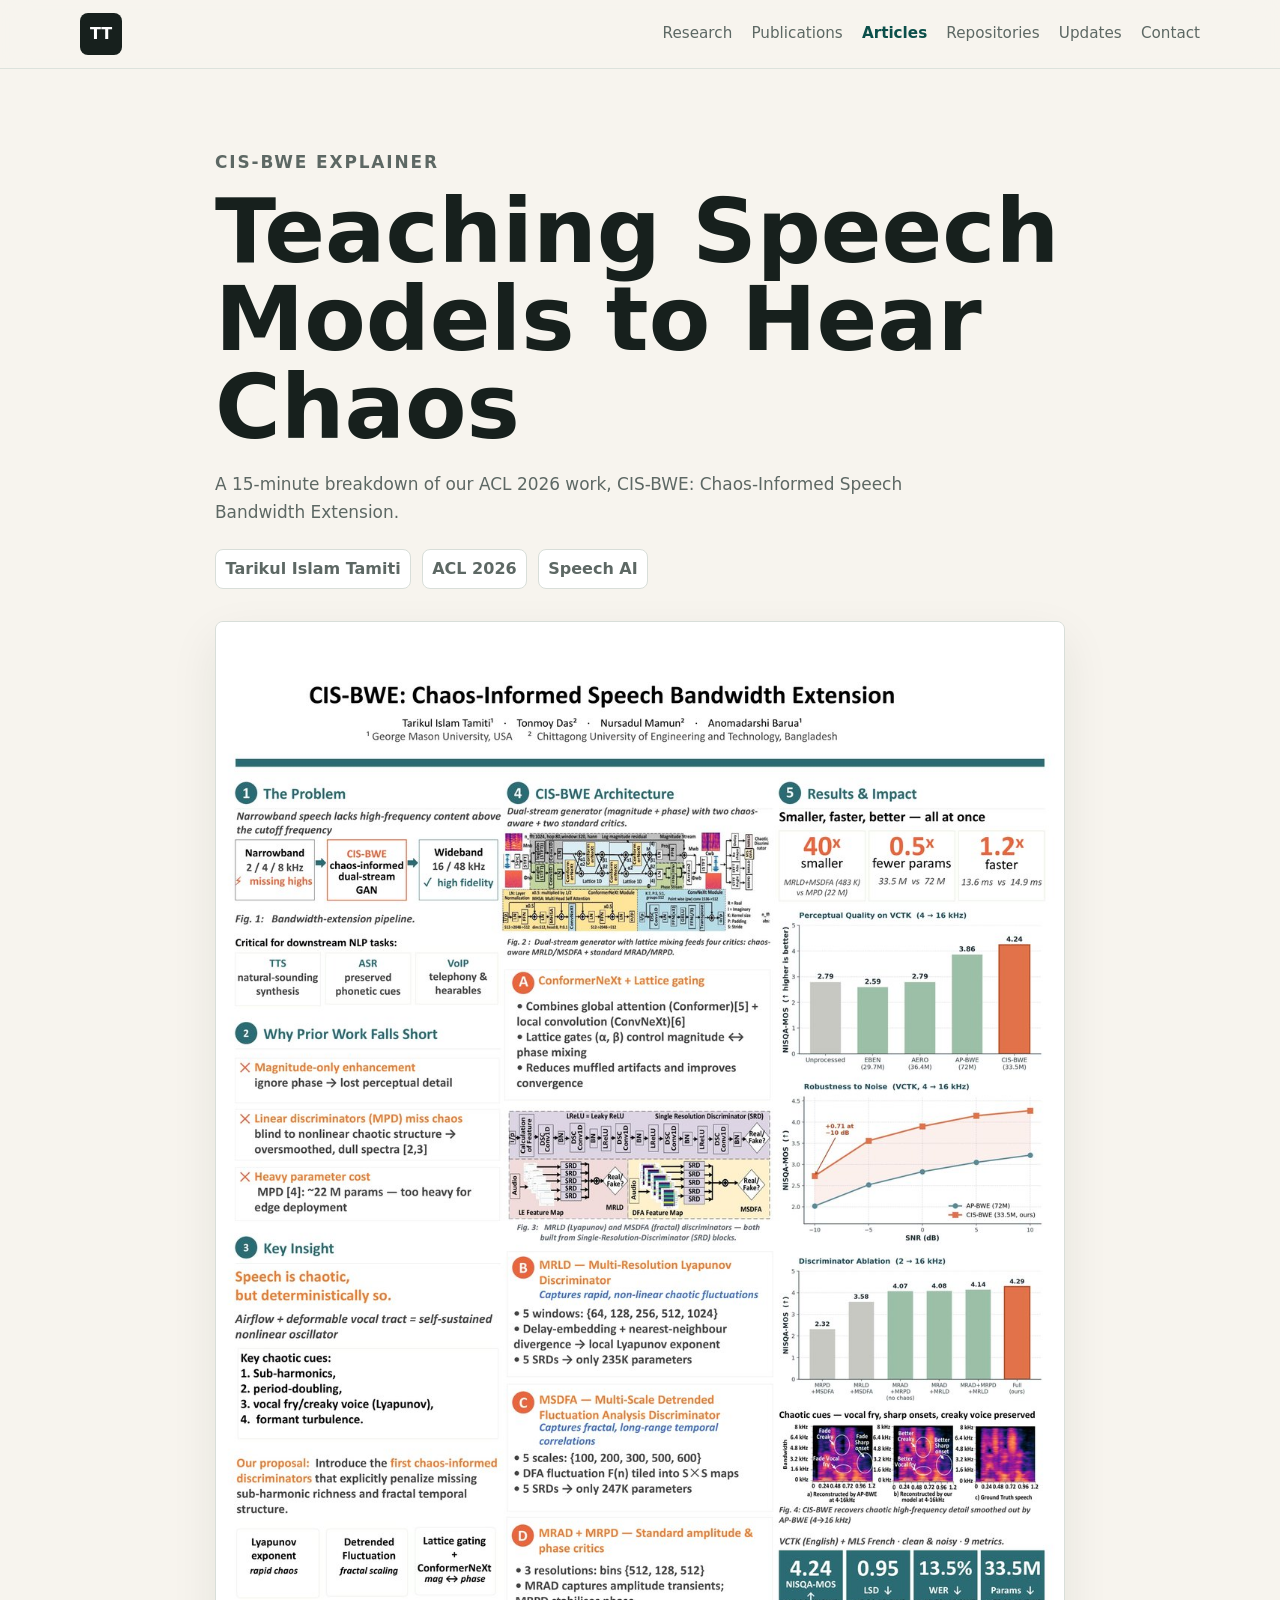
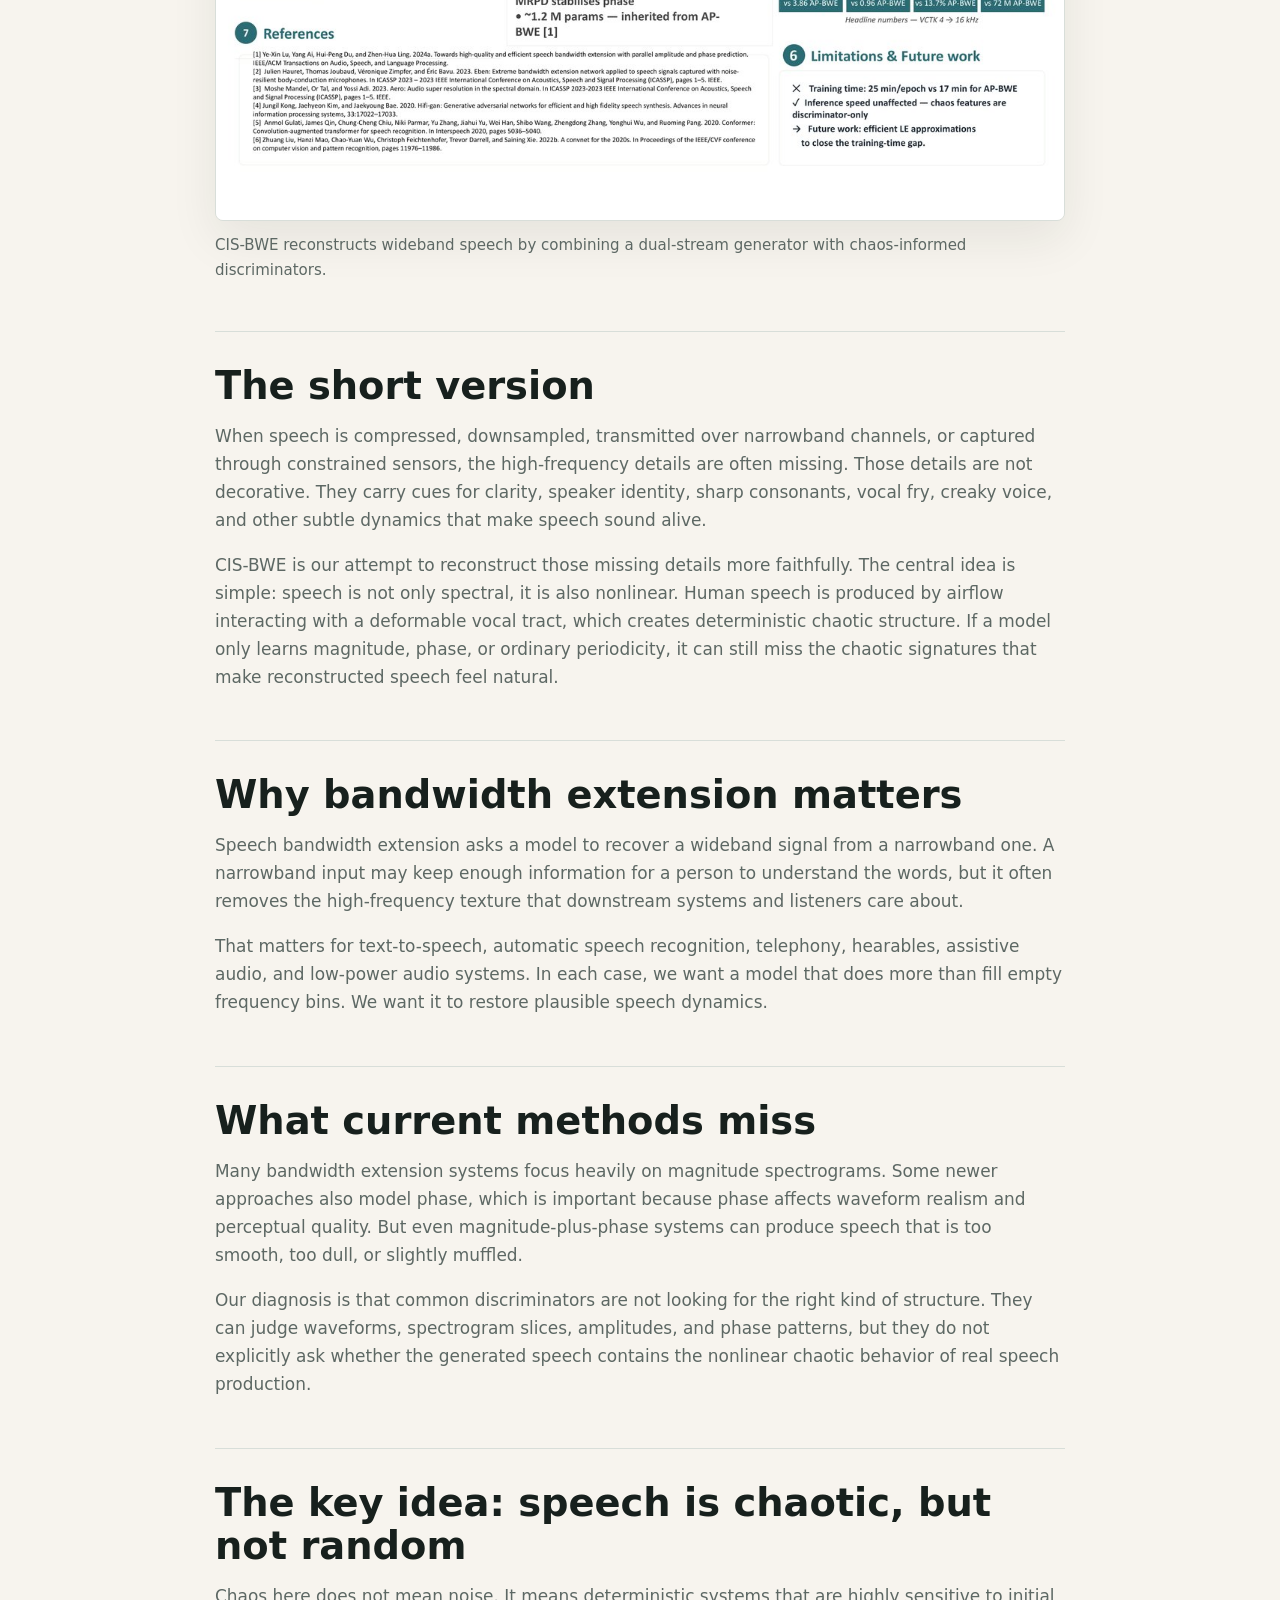
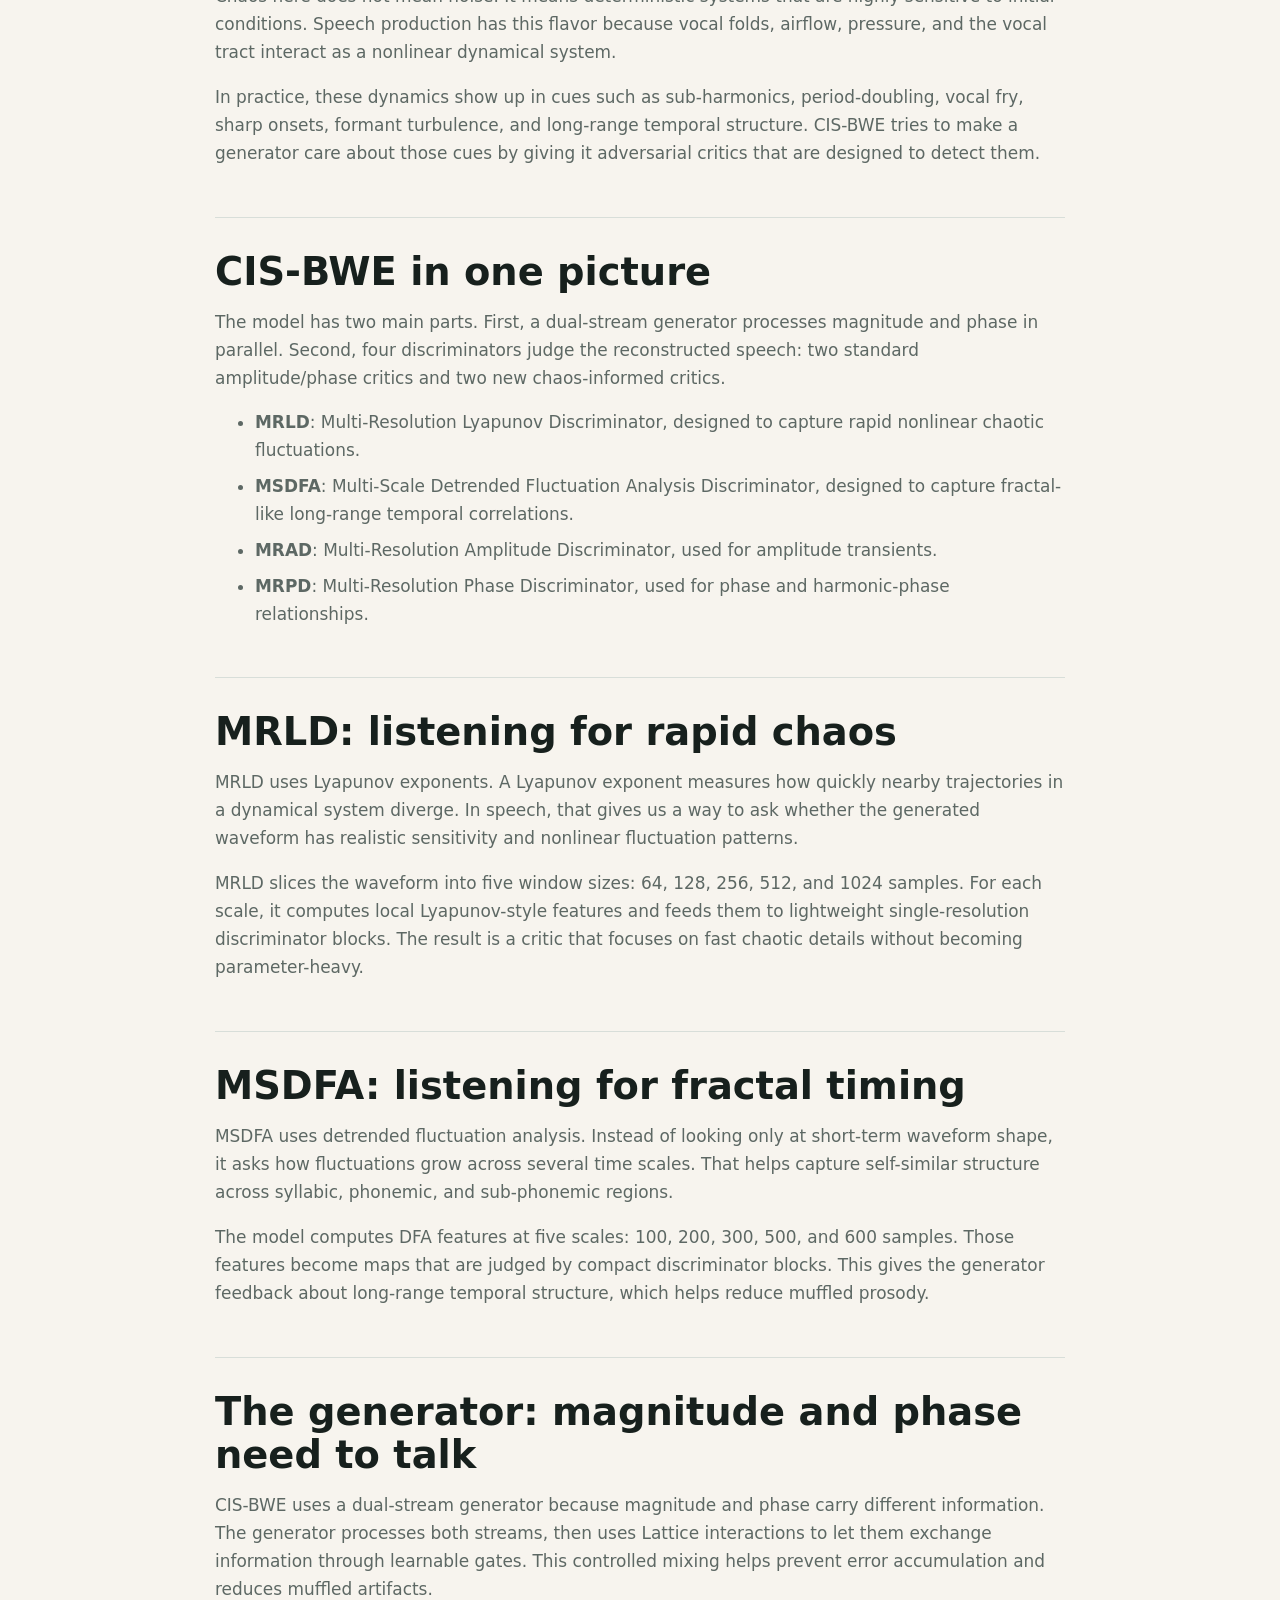
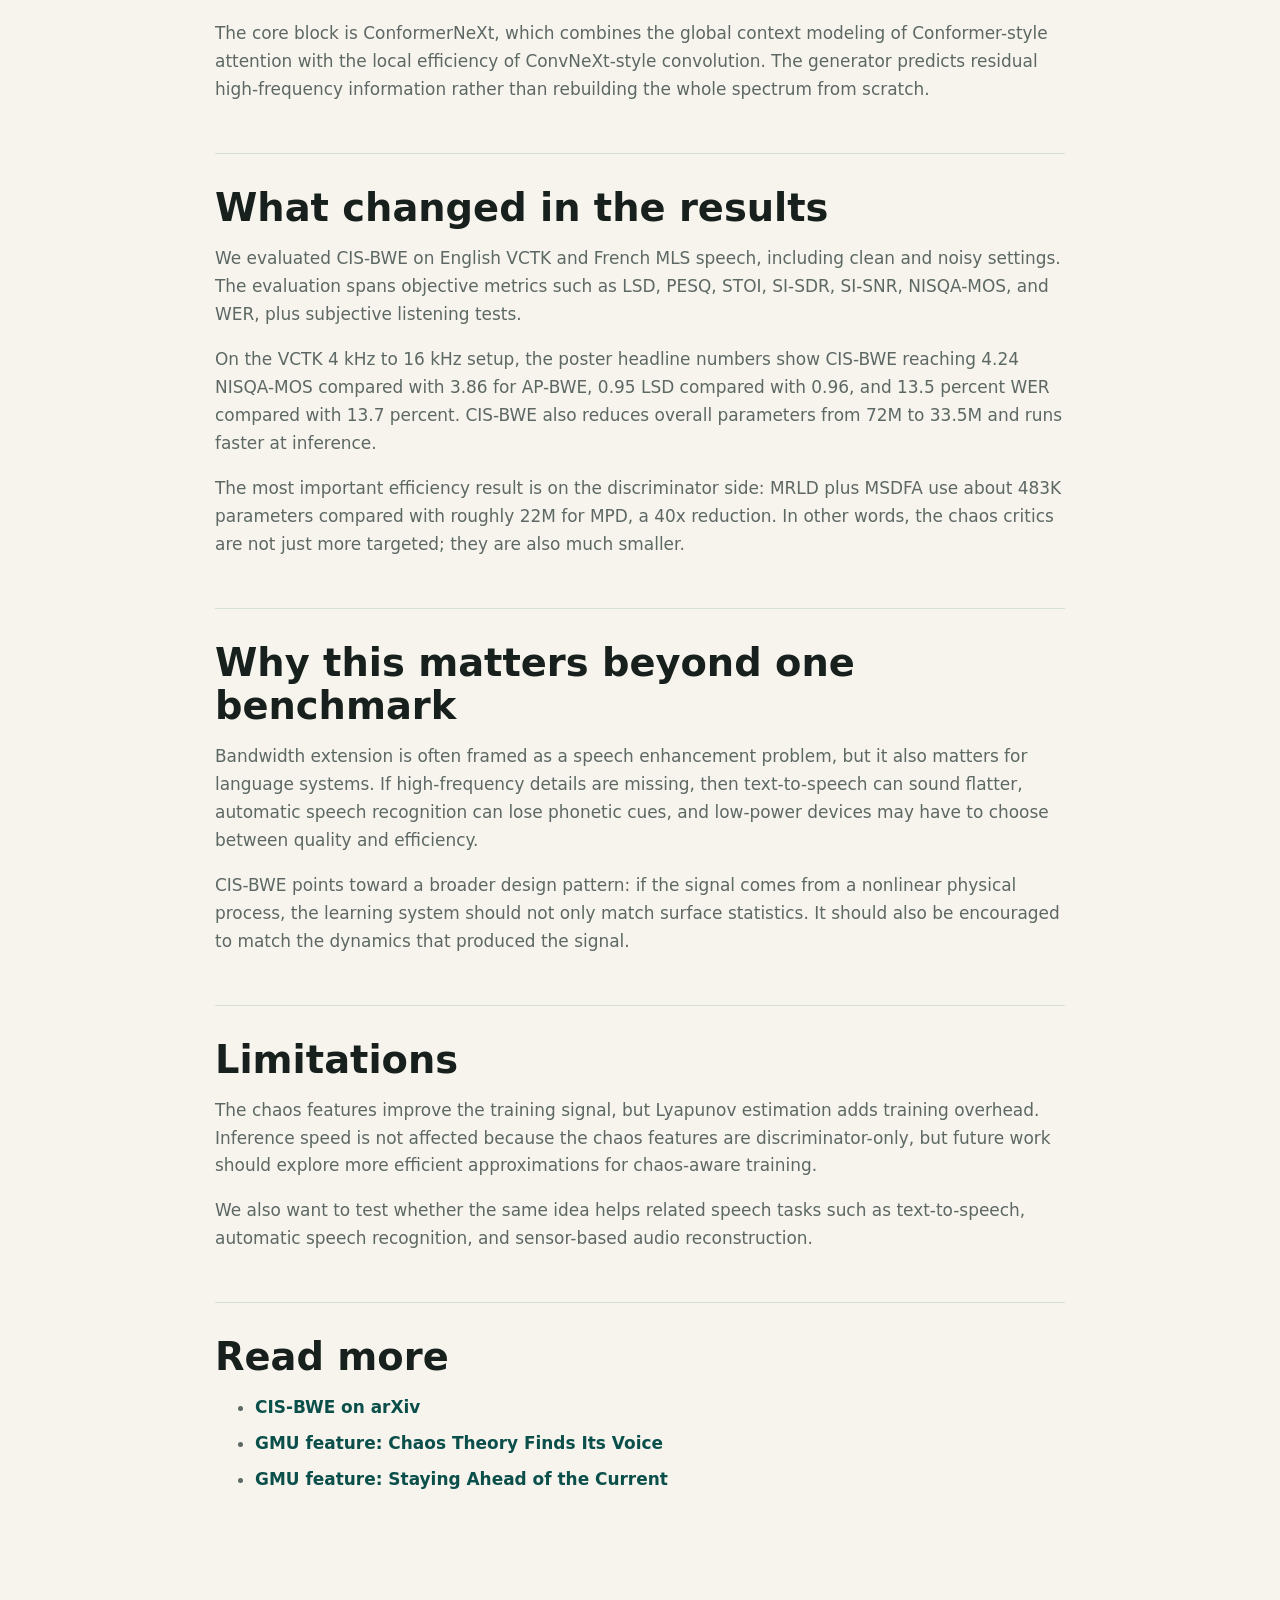
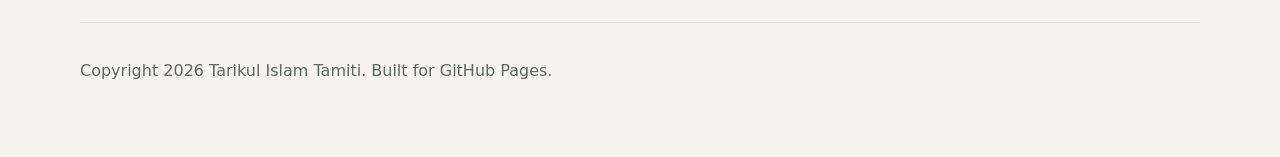
==== cis-bwe-chaos-informed-speech-bandwidth-extension.html @ 3e7b872c "Add CIS-BWE explainer article" ====
<!DOCTYPE html>
<html lang="en">
<head>
  <meta charset="utf-8" />
  <meta name="viewport" content="width=device-width, initial-scale=1" />
  <meta name="description" content="A readable explainer of CIS-BWE, an ACL 2026 paper on chaos-informed speech bandwidth extension." />
  <meta name="author" content="Tarikul Islam Tamiti" />
  <meta property="og:title" content="Teaching Speech Models to Hear Chaos" />
  <meta property="og:description" content="A readable breakdown of CIS-BWE: Chaos-Informed Speech Bandwidth Extension." />
  <meta property="og:type" content="article" />
  <meta property="og:image" content="assets/cis-bwe-poster.jpg" />
  <title>Teaching Speech Models to Hear Chaos - Tarikul Islam Tamiti</title>
  <link rel="icon" href="assets/favicon.svg" type="image/svg+xml" />
  <link rel="stylesheet" href="style.css" />
</head>
<body>
  <a class="skip-link" href="#main">Skip to content</a>

  <header class="site-header">
    <nav class="nav" aria-label="Primary navigation">
      <a class="brand" href="index.html#top" aria-label="Tarikul Islam Tamiti home">TT</a>
      <div class="nav-links">
        <a href="index.html#research">Research</a>
        <a href="index.html#publications">Publications</a>
        <a href="articles.html" aria-current="page">Articles</a>
        <a href="repositories.html">Repositories</a>
        <a href="updates.html">Updates</a>
        <a href="index.html#contact">Contact</a>
      </div>
    </nav>
  </header>

  <main id="main">
    <article class="longform">
      <header class="longform-header">
        <p class="eyebrow">CIS-BWE Explainer</p>
        <h1>Teaching Speech Models to Hear Chaos</h1>
        <p class="hero-text">
          A 15-minute breakdown of our ACL 2026 work, CIS-BWE: Chaos-Informed Speech Bandwidth Extension.
        </p>
        <div class="article-meta">
          <span>Tarikul Islam Tamiti</span>
          <span>ACL 2026</span>
          <span>Speech AI</span>
        </div>
      </header>

      <figure class="article-figure">
        <img src="assets/cis-bwe-poster.jpg" alt="CIS-BWE ACL 2026 poster overview" />
        <figcaption>CIS-BWE reconstructs wideband speech by combining a dual-stream generator with chaos-informed discriminators.</figcaption>
      </figure>

      <section>
        <h2>The short version</h2>
        <p>When speech is compressed, downsampled, transmitted over narrowband channels, or captured through constrained sensors, the high-frequency details are often missing. Those details are not decorative. They carry cues for clarity, speaker identity, sharp consonants, vocal fry, creaky voice, and other subtle dynamics that make speech sound alive.</p>
        <p>CIS-BWE is our attempt to reconstruct those missing details more faithfully. The central idea is simple: speech is not only spectral, it is also nonlinear. Human speech is produced by airflow interacting with a deformable vocal tract, which creates deterministic chaotic structure. If a model only learns magnitude, phase, or ordinary periodicity, it can still miss the chaotic signatures that make reconstructed speech feel natural.</p>
      </section>

      <section>
        <h2>Why bandwidth extension matters</h2>
        <p>Speech bandwidth extension asks a model to recover a wideband signal from a narrowband one. A narrowband input may keep enough information for a person to understand the words, but it often removes the high-frequency texture that downstream systems and listeners care about.</p>
        <p>That matters for text-to-speech, automatic speech recognition, telephony, hearables, assistive audio, and low-power audio systems. In each case, we want a model that does more than fill empty frequency bins. We want it to restore plausible speech dynamics.</p>
      </section>

      <section>
        <h2>What current methods miss</h2>
        <p>Many bandwidth extension systems focus heavily on magnitude spectrograms. Some newer approaches also model phase, which is important because phase affects waveform realism and perceptual quality. But even magnitude-plus-phase systems can produce speech that is too smooth, too dull, or slightly muffled.</p>
        <p>Our diagnosis is that common discriminators are not looking for the right kind of structure. They can judge waveforms, spectrogram slices, amplitudes, and phase patterns, but they do not explicitly ask whether the generated speech contains the nonlinear chaotic behavior of real speech production.</p>
      </section>

      <section>
        <h2>The key idea: speech is chaotic, but not random</h2>
        <p>Chaos here does not mean noise. It means deterministic systems that are highly sensitive to initial conditions. Speech production has this flavor because vocal folds, airflow, pressure, and the vocal tract interact as a nonlinear dynamical system.</p>
        <p>In practice, these dynamics show up in cues such as sub-harmonics, period-doubling, vocal fry, sharp onsets, formant turbulence, and long-range temporal structure. CIS-BWE tries to make a generator care about those cues by giving it adversarial critics that are designed to detect them.</p>
      </section>

      <section>
        <h2>CIS-BWE in one picture</h2>
        <p>The model has two main parts. First, a dual-stream generator processes magnitude and phase in parallel. Second, four discriminators judge the reconstructed speech: two standard amplitude/phase critics and two new chaos-informed critics.</p>
        <ul>
          <li><strong>MRLD</strong>: Multi-Resolution Lyapunov Discriminator, designed to capture rapid nonlinear chaotic fluctuations.</li>
          <li><strong>MSDFA</strong>: Multi-Scale Detrended Fluctuation Analysis Discriminator, designed to capture fractal-like long-range temporal correlations.</li>
          <li><strong>MRAD</strong>: Multi-Resolution Amplitude Discriminator, used for amplitude transients.</li>
          <li><strong>MRPD</strong>: Multi-Resolution Phase Discriminator, used for phase and harmonic-phase relationships.</li>
        </ul>
      </section>

      <section>
        <h2>MRLD: listening for rapid chaos</h2>
        <p>MRLD uses Lyapunov exponents. A Lyapunov exponent measures how quickly nearby trajectories in a dynamical system diverge. In speech, that gives us a way to ask whether the generated waveform has realistic sensitivity and nonlinear fluctuation patterns.</p>
        <p>MRLD slices the waveform into five window sizes: 64, 128, 256, 512, and 1024 samples. For each scale, it computes local Lyapunov-style features and feeds them to lightweight single-resolution discriminator blocks. The result is a critic that focuses on fast chaotic details without becoming parameter-heavy.</p>
      </section>

      <section>
        <h2>MSDFA: listening for fractal timing</h2>
        <p>MSDFA uses detrended fluctuation analysis. Instead of looking only at short-term waveform shape, it asks how fluctuations grow across several time scales. That helps capture self-similar structure across syllabic, phonemic, and sub-phonemic regions.</p>
        <p>The model computes DFA features at five scales: 100, 200, 300, 500, and 600 samples. Those features become maps that are judged by compact discriminator blocks. This gives the generator feedback about long-range temporal structure, which helps reduce muffled prosody.</p>
      </section>

      <section>
        <h2>The generator: magnitude and phase need to talk</h2>
        <p>CIS-BWE uses a dual-stream generator because magnitude and phase carry different information. The generator processes both streams, then uses Lattice interactions to let them exchange information through learnable gates. This controlled mixing helps prevent error accumulation and reduces muffled artifacts.</p>
        <p>The core block is ConformerNeXt, which combines the global context modeling of Conformer-style attention with the local efficiency of ConvNeXt-style convolution. The generator predicts residual high-frequency information rather than rebuilding the whole spectrum from scratch.</p>
      </section>

      <section>
        <h2>What changed in the results</h2>
        <p>We evaluated CIS-BWE on English VCTK and French MLS speech, including clean and noisy settings. The evaluation spans objective metrics such as LSD, PESQ, STOI, SI-SDR, SI-SNR, NISQA-MOS, and WER, plus subjective listening tests.</p>
        <p>On the VCTK 4 kHz to 16 kHz setup, the poster headline numbers show CIS-BWE reaching 4.24 NISQA-MOS compared with 3.86 for AP-BWE, 0.95 LSD compared with 0.96, and 13.5 percent WER compared with 13.7 percent. CIS-BWE also reduces overall parameters from 72M to 33.5M and runs faster at inference.</p>
        <p>The most important efficiency result is on the discriminator side: MRLD plus MSDFA use about 483K parameters compared with roughly 22M for MPD, a 40x reduction. In other words, the chaos critics are not just more targeted; they are also much smaller.</p>
      </section>

      <section>
        <h2>Why this matters beyond one benchmark</h2>
        <p>Bandwidth extension is often framed as a speech enhancement problem, but it also matters for language systems. If high-frequency details are missing, then text-to-speech can sound flatter, automatic speech recognition can lose phonetic cues, and low-power devices may have to choose between quality and efficiency.</p>
        <p>CIS-BWE points toward a broader design pattern: if the signal comes from a nonlinear physical process, the learning system should not only match surface statistics. It should also be encouraged to match the dynamics that produced the signal.</p>
      </section>

      <section>
        <h2>Limitations</h2>
        <p>The chaos features improve the training signal, but Lyapunov estimation adds training overhead. Inference speed is not affected because the chaos features are discriminator-only, but future work should explore more efficient approximations for chaos-aware training.</p>
        <p>We also want to test whether the same idea helps related speech tasks such as text-to-speech, automatic speech recognition, and sensor-based audio reconstruction.</p>
      </section>

      <section>
        <h2>Read more</h2>
        <ul>
          <li><a href="https://arxiv.org/abs/2507.15970">CIS-BWE on arXiv</a></li>
          <li><a href="https://cybersecurity.gmu.edu/news/2026-05/chaos-theory-finds-its-voice">GMU feature: Chaos Theory Finds Its Voice</a></li>
          <li><a href="https://volgenau.gmu.edu/news/2026-03/staying-ahead-current">GMU feature: Staying Ahead of the Current</a></li>
        </ul>
      </section>
    </article>
  </main>

  <footer class="site-footer">
    <p>Copyright <span id="year"></span> Tarikul Islam Tamiti. Built for GitHub Pages.</p>
  </footer>

  <script>
    document.getElementById("year").textContent = new Date().getFullYear();
  </script>
</body>
</html>
---- style.css ----
:root {
  --bg: #f7f4ee;
  --surface: #ffffff;
  --surface-alt: #eef3f2;
  --text: #17201d;
  --muted: #5d6864;
  --accent: #0f766e;
  --accent-dark: #0b4f4a;
  --rule: #d8ded9;
  --gold: #b7791f;
  --shadow: 0 18px 48px rgba(23, 32, 29, 0.08);
}

* {
  box-sizing: border-box;
}

html {
  scroll-behavior: smooth;
}

body {
  margin: 0;
  color: var(--text);
  background: var(--bg);
  font-family: Inter, ui-sans-serif, system-ui, -apple-system, BlinkMacSystemFont, "Segoe UI", sans-serif;
  line-height: 1.65;
}

a {
  color: inherit;
  text-decoration: none;
}

a:hover {
  color: var(--accent);
}

.skip-link {
  position: absolute;
  left: -999px;
  top: 12px;
  z-index: 100;
  padding: 0.65rem 0.9rem;
  border-radius: 8px;
  background: var(--accent);
  color: #ffffff;
  font-weight: 700;
}

.skip-link:focus {
  left: 12px;
}

.site-header {
  position: sticky;
  top: 0;
  z-index: 10;
  border-bottom: 1px solid rgba(216, 222, 217, 0.85);
  background: rgba(247, 244, 238, 0.9);
  backdrop-filter: blur(14px);
}

.nav,
main,
.site-footer {
  width: min(1120px, calc(100% - 32px));
  margin: 0 auto;
}

.nav {
  min-height: 68px;
  display: flex;
  align-items: center;
  justify-content: space-between;
  gap: 1rem;
}

.brand {
  width: 42px;
  height: 42px;
  display: inline-grid;
  place-items: center;
  border-radius: 8px;
  background: var(--text);
  color: #ffffff;
  font-weight: 800;
}

.nav-links {
  display: flex;
  align-items: center;
  gap: 1.2rem;
  color: var(--muted);
  font-size: 0.95rem;
}

.nav-links a[aria-current="page"] {
  color: var(--accent-dark);
  font-weight: 800;
}

.hero {
  min-height: calc(100vh - 68px);
  display: grid;
  grid-template-columns: minmax(0, 1.12fr) minmax(280px, 0.58fr);
  align-items: center;
  gap: 4rem;
  padding: 4.5rem 0 4rem;
}

.page-hero {
  padding: 5rem 0 4.2rem;
  border-bottom: 1px solid var(--rule);
}

.page-hero h1 {
  max-width: 760px;
}

.longform {
  max-width: 850px;
  margin: 0 auto;
  padding: 5rem 0;
}

.longform-header {
  padding-bottom: 2rem;
}

.longform .hero-text {
  max-width: 760px;
}

.article-meta {
  display: flex;
  flex-wrap: wrap;
  gap: 0.65rem;
  margin-top: 1.4rem;
  color: var(--muted);
  font-weight: 700;
}

.article-meta span {
  padding: 0.35rem 0.6rem;
  border: 1px solid var(--rule);
  border-radius: 8px;
  background: var(--surface);
}

.article-figure {
  margin: 0 0 3rem;
}

.article-figure img {
  width: 100%;
  display: block;
  border: 1px solid var(--rule);
  border-radius: 8px;
  background: var(--surface);
  box-shadow: var(--shadow);
}

.article-figure figcaption {
  margin-top: 0.75rem;
  color: var(--muted);
  font-size: 0.94rem;
}

.longform section {
  padding: 2rem 0;
  border-top: 1px solid var(--rule);
}

.longform h2 {
  margin-bottom: 1rem;
  font-size: clamp(1.75rem, 3vw, 2.4rem);
}

.longform p,
.longform li {
  color: var(--muted);
  font-size: 1.06rem;
}

.longform a {
  color: var(--accent-dark);
  font-weight: 800;
}

.longform li + li {
  margin-top: 0.5rem;
}

.eyebrow {
  margin: 0 0 0.7rem;
  color: var(--accent-dark);
  text-transform: uppercase;
  letter-spacing: 0.11em;
  font-size: 0.78rem;
  font-weight: 800;
}

h1,
h2,
h3,
p {
  margin-top: 0;
}

h1 {
  margin-bottom: 1.2rem;
  font-size: clamp(3rem, 7vw, 5.9rem);
  line-height: 0.98;
  letter-spacing: 0;
}

h2 {
  margin-bottom: 0;
  font-size: clamp(1.85rem, 3.4vw, 2.8rem);
  line-height: 1.12;
  letter-spacing: 0;
}

h3 {
  margin-bottom: 0.35rem;
  font-size: 1.1rem;
  line-height: 1.35;
  letter-spacing: 0;
}

.hero-text {
  max-width: 760px;
  color: var(--muted);
  font-size: clamp(1.1rem, 1.8vw, 1.32rem);
}

.hero-actions,
.contact-bar {
  display: flex;
  flex-wrap: wrap;
  gap: 0.75rem;
  margin-top: 1.6rem;
}

.button,
.contact-bar a {
  min-height: 44px;
  display: inline-flex;
  align-items: center;
  justify-content: center;
  border: 1px solid var(--accent);
  border-radius: 8px;
  padding: 0.7rem 0.95rem;
  background: var(--accent);
  color: #ffffff;
  font-weight: 800;
}

.button.secondary,
.contact-bar a {
  background: transparent;
  color: var(--accent-dark);
}

.button:hover,
.contact-bar a:hover {
  transform: translateY(-1px);
  transition: transform 160ms ease;
}

.profile-panel {
  display: grid;
  gap: 1.1rem;
  padding: 1rem;
  border: 1px solid var(--rule);
  border-radius: 8px;
  background: var(--surface);
  box-shadow: var(--shadow);
}

.profile-panel img {
  width: 100%;
  aspect-ratio: 1 / 1;
  object-fit: cover;
  border-radius: 8px;
  background: var(--surface-alt);
}

.profile-panel h2 {
  font-size: 1.25rem;
}

.profile-panel p,
.prose p,
.interest-grid p,
.timeline-item p,
.education-grid p,
.skill-groups p,
.muted {
  color: var(--muted);
}

.section {
  padding: 4.6rem 0;
  border-top: 1px solid var(--rule);
}

.section-heading {
  display: grid;
  grid-template-columns: 0.52fr 1fr;
  gap: 2rem;
  align-items: end;
  margin-bottom: 1.8rem;
}

.prose {
  max-width: 820px;
  font-size: 1.06rem;
}

.section-intro {
  max-width: 820px;
  margin: -0.6rem 0 1.6rem;
  color: var(--muted);
}

.section-intro a {
  color: var(--accent-dark);
  font-weight: 800;
}

.interest-grid,
.education-grid {
  display: grid;
  grid-template-columns: repeat(3, minmax(0, 1fr));
  gap: 1rem;
}

.education-grid {
  grid-template-columns: repeat(2, minmax(0, 1fr));
}

.interest-grid article,
.education-grid article,
.publication,
.article-card,
.timeline-item,
.skill-groups,
.award-list {
  border: 1px solid var(--rule);
  border-radius: 8px;
  background: var(--surface);
  box-shadow: var(--shadow);
}

.interest-grid article,
.education-grid article,
.publication,
.article-card,
.timeline-item,
.skill-groups {
  padding: 1.2rem;
}

.publication-list,
.article-list,
.feed-list,
.timeline {
  display: grid;
  gap: 0.85rem;
}

.article-list {
  grid-template-columns: repeat(2, minmax(0, 1fr));
}

.article-list.compact {
  grid-template-columns: 1fr;
}

.article-card {
  display: grid;
  align-content: start;
  gap: 0.45rem;
}

.feature-card {
  border-color: rgba(15, 118, 110, 0.35);
  background: linear-gradient(180deg, #ffffff, #eef7f5);
}

.repo-toolbar {
  margin: -0.6rem 0 1.3rem;
  color: var(--muted);
}

.repo-toolbar p {
  margin-bottom: 0;
}

.repo-grid {
  display: grid;
  grid-template-columns: repeat(2, minmax(0, 1fr));
  gap: 1rem;
}

.repo-card,
.update-card,
.status-card {
  display: grid;
  align-content: start;
  gap: 0.8rem;
  padding: 1.2rem;
  border: 1px solid var(--rule);
  border-radius: 8px;
  background: var(--surface);
  box-shadow: var(--shadow);
}

.repo-meta,
.repo-links {
  display: flex;
  flex-wrap: wrap;
  gap: 0.55rem;
}

.repo-meta span {
  display: inline-flex;
  align-items: center;
  min-height: 30px;
  padding: 0.3rem 0.55rem;
  border: 1px solid var(--rule);
  border-radius: 8px;
  background: var(--surface-alt);
  color: var(--muted);
  font-size: 0.88rem;
  font-weight: 700;
}

.publication {
  display: grid;
  grid-template-columns: 160px minmax(0, 1fr) auto;
  gap: 1rem;
  align-items: start;
}

.publication span,
.article-card span,
.update-card span,
.timeline-date {
  color: var(--gold);
  font-size: 0.88rem;
  font-weight: 800;
}

.publication p,
.article-card p,
.repo-card p,
.update-card p,
.status-card p {
  margin-bottom: 0;
  color: var(--muted);
}

.publication a,
.article-card a,
.repo-card a,
.update-card a,
.status-card a {
  color: var(--accent-dark);
  font-weight: 800;
}

.publication a {
  white-space: nowrap;
}

.timeline-item {
  display: grid;
  grid-template-columns: 150px 1fr;
  gap: 1rem;
}

.skill-groups {
  display: grid;
  gap: 0.35rem;
}

.skill-groups p {
  margin-bottom: 0;
}

.award-list {
  margin: 0;
  padding: 1.2rem 1.2rem 1.2rem 2.35rem;
  color: var(--muted);
}

.award-list li + li {
  margin-top: 0.55rem;
}

.contact-bar {
  margin-top: 0;
}

.site-footer {
  padding: 2.2rem 0 3.5rem;
  border-top: 1px solid var(--rule);
  color: var(--muted);
}

@media (max-width: 900px) {
  .nav {
    min-height: auto;
    align-items: flex-start;
    flex-direction: column;
    padding: 0.9rem 0;
  }

  .nav-links {
    width: 100%;
    overflow-x: auto;
    padding-bottom: 0.25rem;
  }

  .hero,
  .section-heading,
  .interest-grid,
  .education-grid,
  .article-list,
  .repo-grid,
  .timeline-item,
  .publication {
    grid-template-columns: 1fr;
  }

  .hero {
    min-height: auto;
    gap: 2rem;
    padding-top: 3rem;
  }

  .profile-panel {
    max-width: 420px;
  }

  .publication a {
    white-space: normal;
  }
}

@media (max-width: 560px) {
  .nav-links {
    gap: 0.9rem;
    font-size: 0.88rem;
  }

  .section {
    padding: 3.4rem 0;
  }

  h1 {
    font-size: 3rem;
  }

  .longform {
    padding: 3.5rem 0;
  }
}

@media (prefers-reduced-motion: reduce) {
  html {
    scroll-behavior: auto;
  }

  .button:hover,
  .contact-bar a:hover {
    transform: none;
  }
}
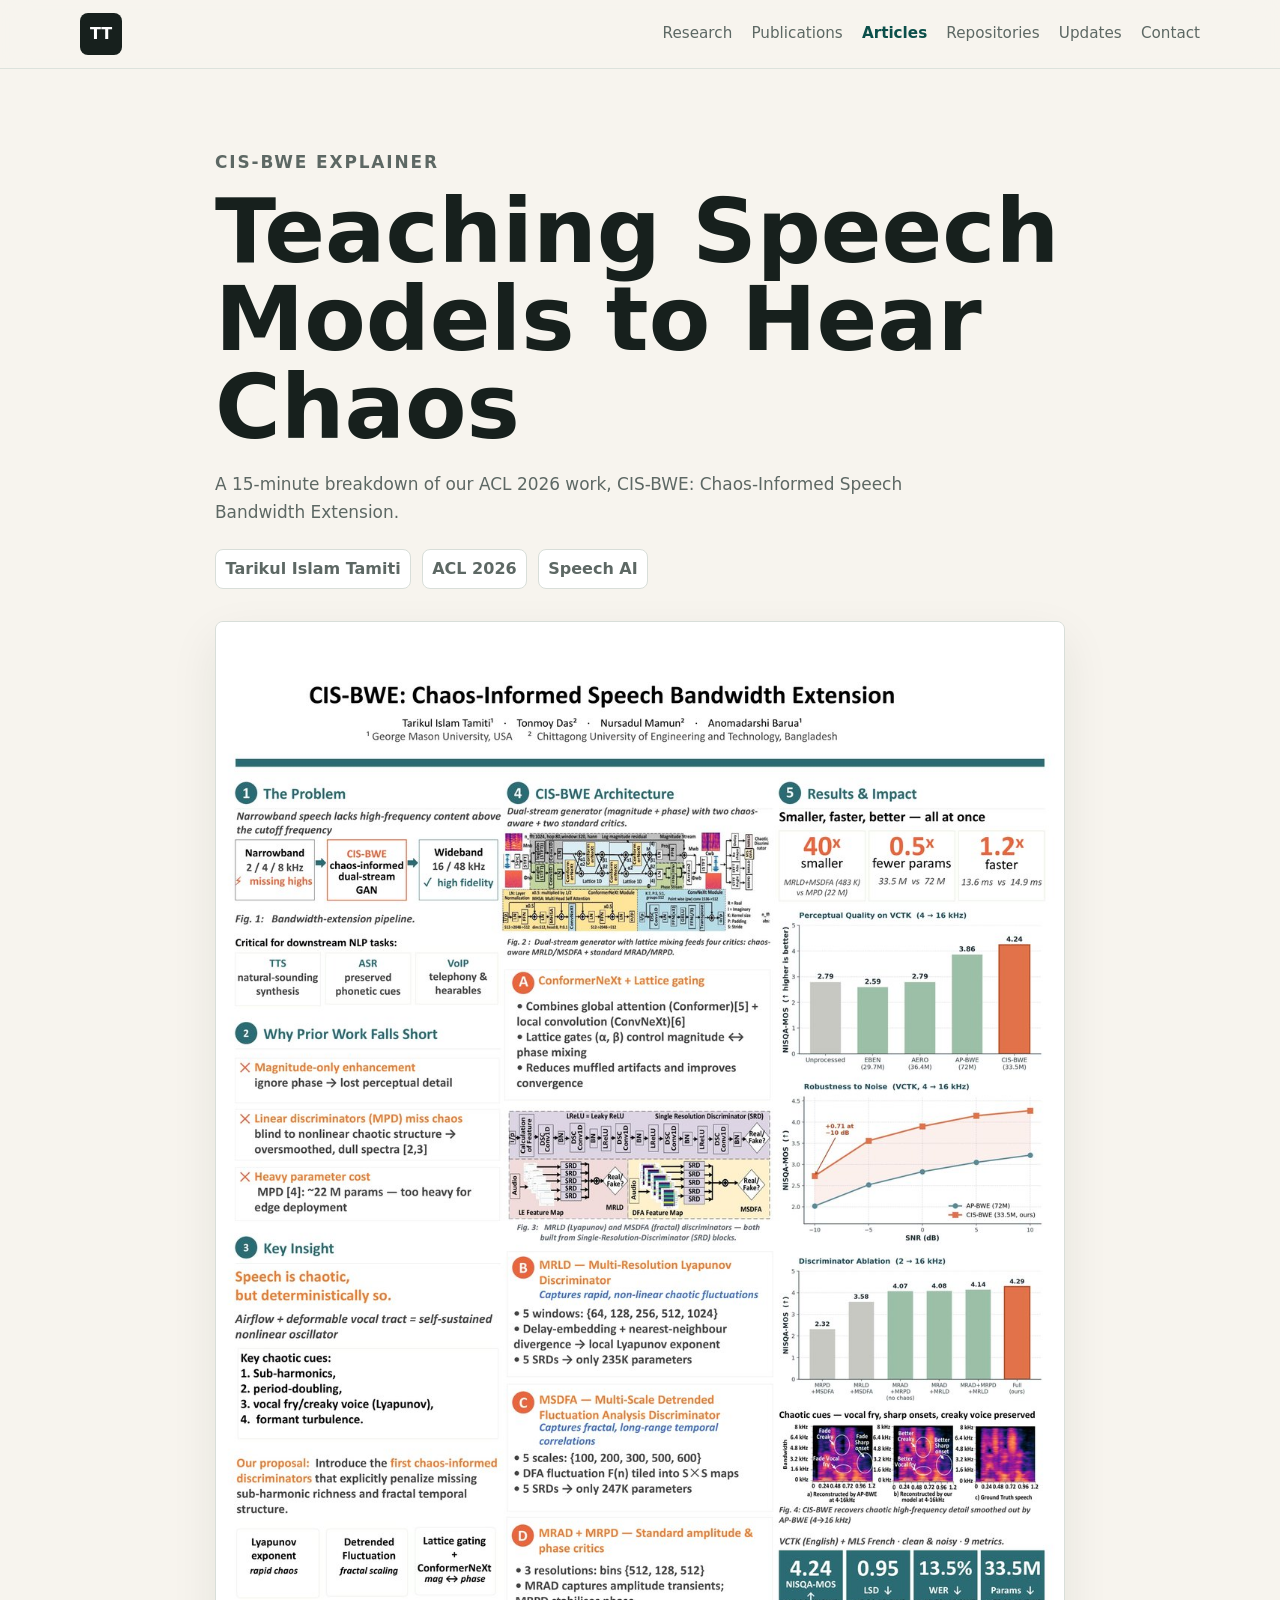
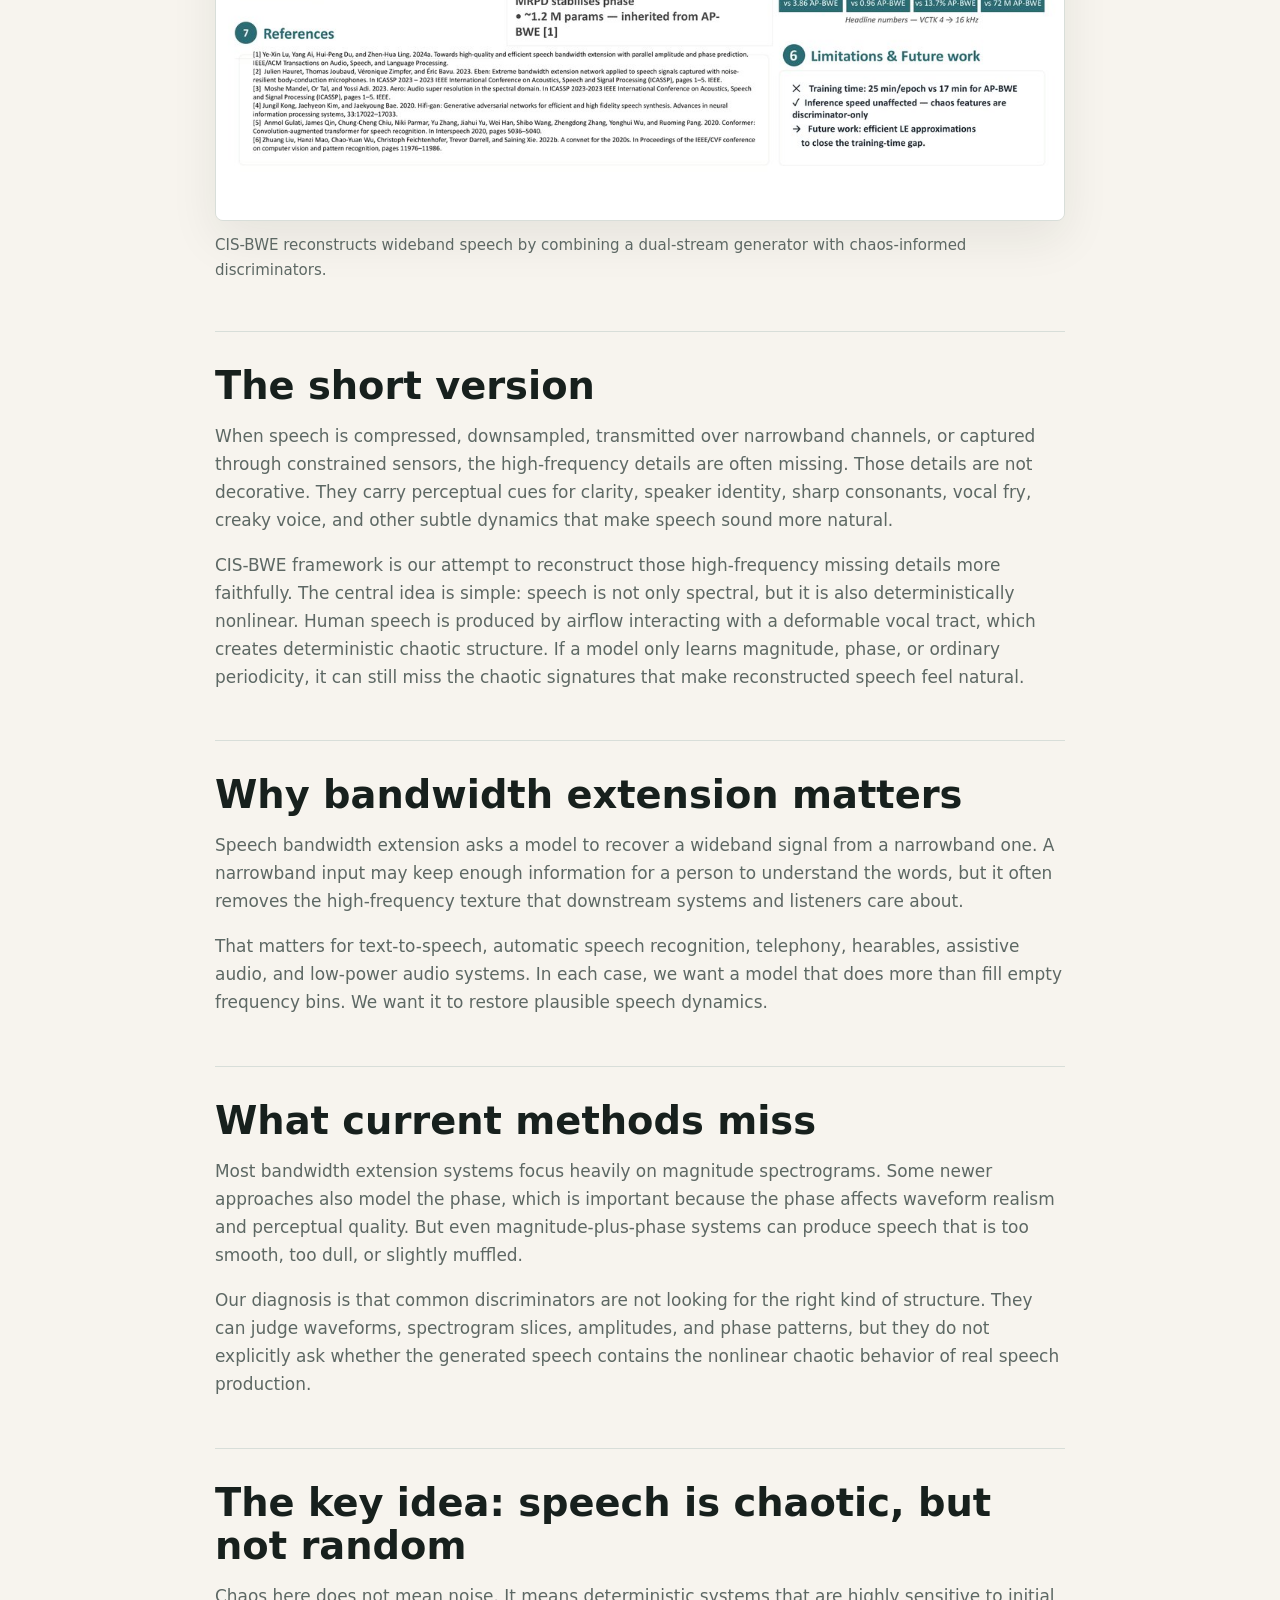
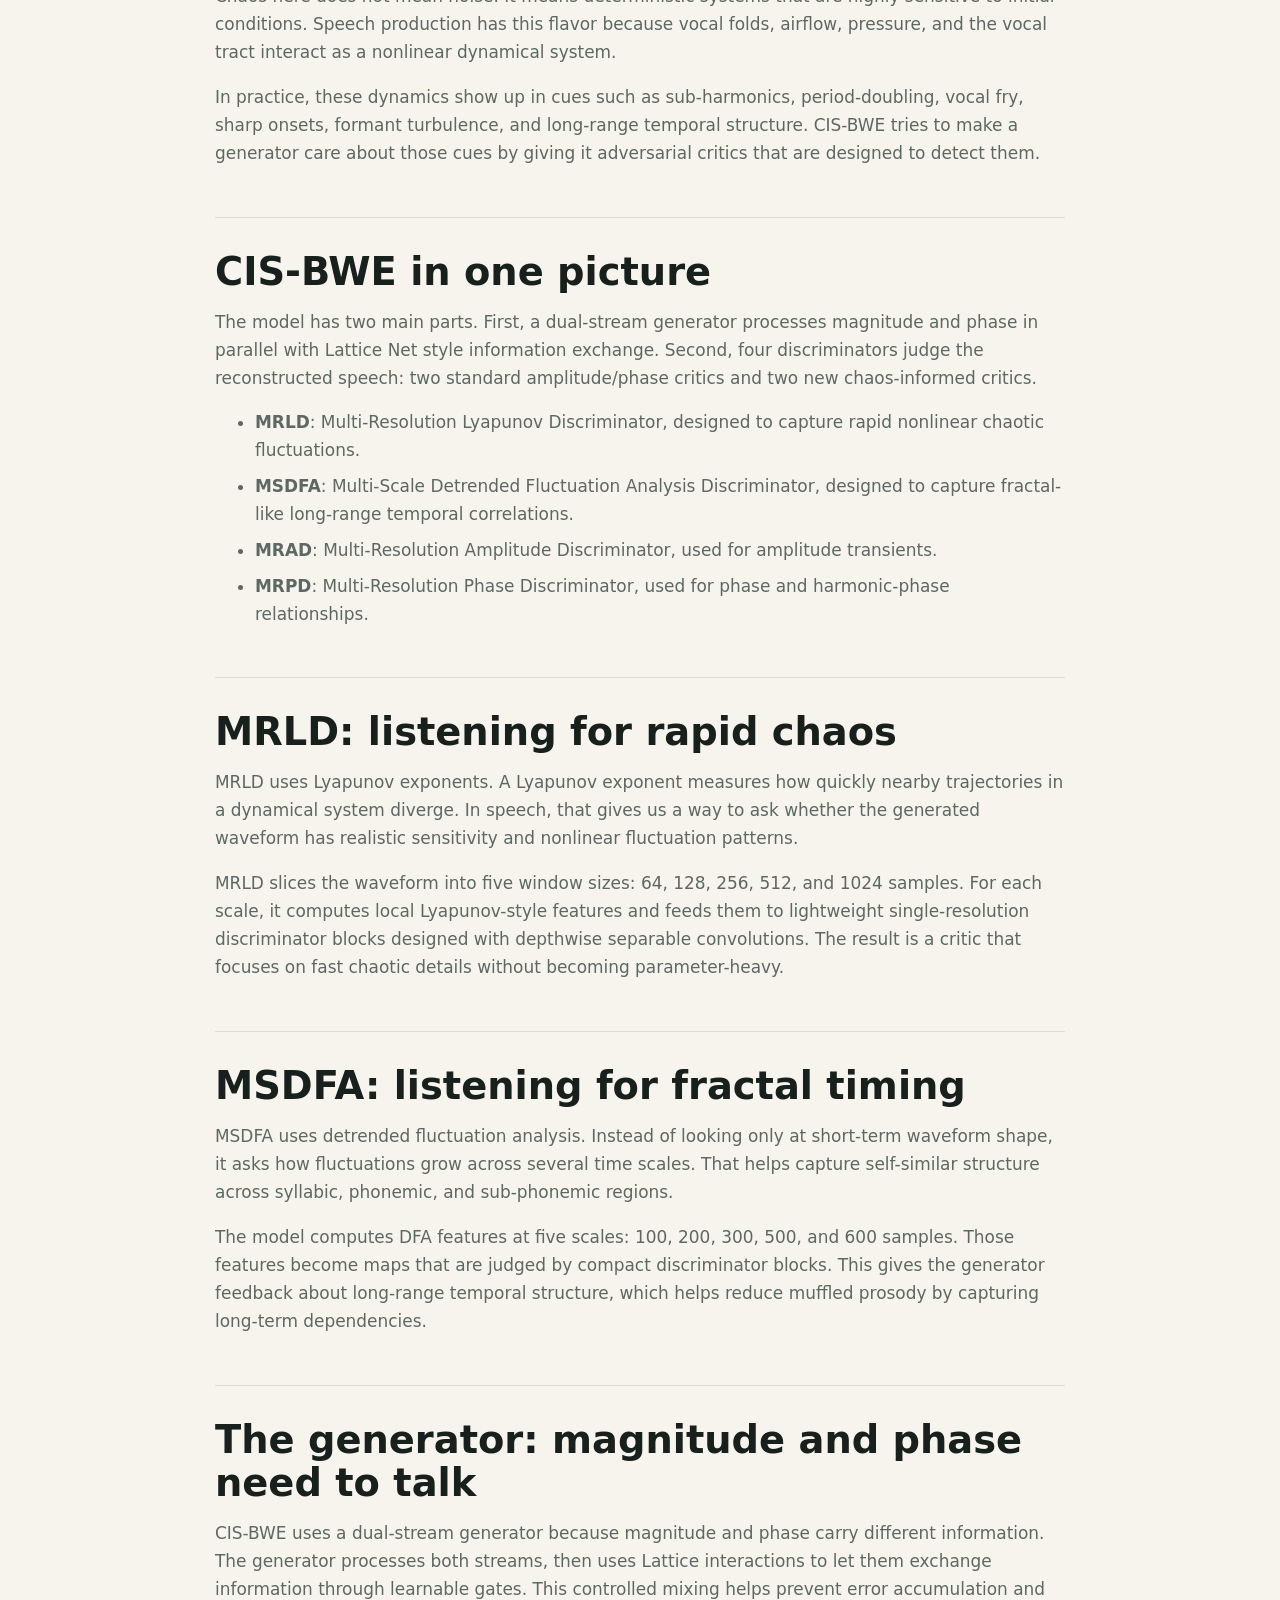
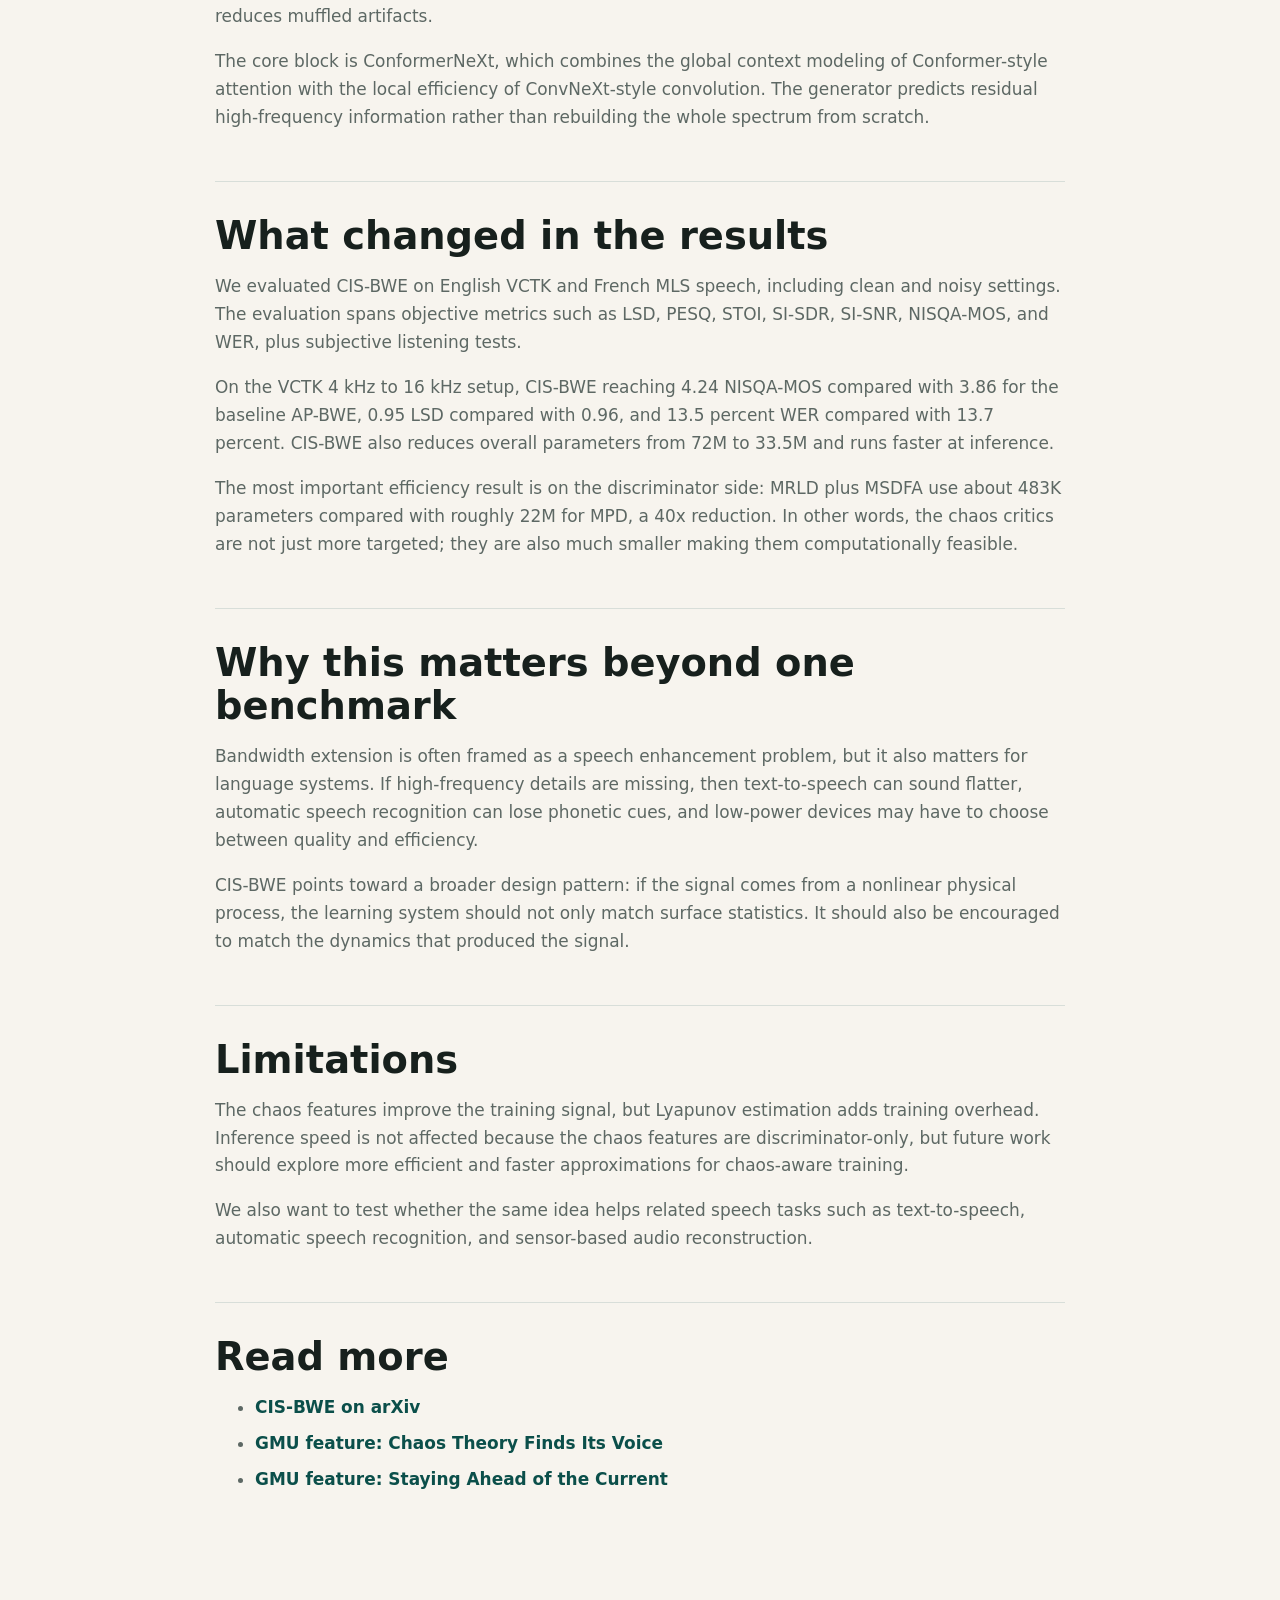
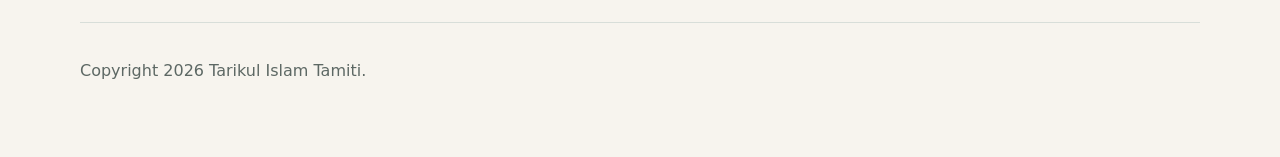
==== commit 6d82f2e0: "Update cis-bwe-chaos-informed-speech-bandwidth-extension.html" ====
--- a/cis-bwe-chaos-informed-speech-bandwidth-extension.html
+++ b/cis-bwe-chaos-informed-speech-bandwidth-extension.html
@@ -52,8 +52,8 @@
 
       <section>
         <h2>The short version</h2>
-        <p>When speech is compressed, downsampled, transmitted over narrowband channels, or captured through constrained sensors, the high-frequency details are often missing. Those details are not decorative. They carry cues for clarity, speaker identity, sharp consonants, vocal fry, creaky voice, and other subtle dynamics that make speech sound alive.</p>
-        <p>CIS-BWE is our attempt to reconstruct those missing details more faithfully. The central idea is simple: speech is not only spectral, it is also nonlinear. Human speech is produced by airflow interacting with a deformable vocal tract, which creates deterministic chaotic structure. If a model only learns magnitude, phase, or ordinary periodicity, it can still miss the chaotic signatures that make reconstructed speech feel natural.</p>
+        <p>When speech is compressed, downsampled, transmitted over narrowband channels, or captured through constrained sensors, the high-frequency details are often missing. Those details are not decorative. They carry perceptual cues for clarity, speaker identity, sharp consonants, vocal fry, creaky voice, and other subtle dynamics that make speech sound more natural.</p>
+        <p>CIS-BWE framework is our attempt to reconstruct those high-frequency missing details more faithfully. The central idea is simple: speech is not only spectral, but it is also deterministically nonlinear. Human speech is produced by airflow interacting with a deformable vocal tract, which creates deterministic chaotic structure. If a model only learns magnitude, phase, or ordinary periodicity, it can still miss the chaotic signatures that make reconstructed speech feel natural.</p>
       </section>
 
       <section>
@@ -64,7 +64,7 @@
 
       <section>
         <h2>What current methods miss</h2>
-        <p>Many bandwidth extension systems focus heavily on magnitude spectrograms. Some newer approaches also model phase, which is important because phase affects waveform realism and perceptual quality. But even magnitude-plus-phase systems can produce speech that is too smooth, too dull, or slightly muffled.</p>
+        <p>Most bandwidth extension systems focus heavily on magnitude spectrograms. Some newer approaches also model the phase, which is important because the phase affects waveform realism and perceptual quality. But even magnitude-plus-phase systems can produce speech that is too smooth, too dull, or slightly muffled.</p>
         <p>Our diagnosis is that common discriminators are not looking for the right kind of structure. They can judge waveforms, spectrogram slices, amplitudes, and phase patterns, but they do not explicitly ask whether the generated speech contains the nonlinear chaotic behavior of real speech production.</p>
       </section>
 
@@ -76,7 +76,7 @@
 
       <section>
         <h2>CIS-BWE in one picture</h2>
-        <p>The model has two main parts. First, a dual-stream generator processes magnitude and phase in parallel. Second, four discriminators judge the reconstructed speech: two standard amplitude/phase critics and two new chaos-informed critics.</p>
+        <p>The model has two main parts. First, a dual-stream generator processes magnitude and phase in parallel with Lattice Net style information exchange. Second, four discriminators judge the reconstructed speech: two standard amplitude/phase critics and two new chaos-informed critics.</p>
         <ul>
           <li><strong>MRLD</strong>: Multi-Resolution Lyapunov Discriminator, designed to capture rapid nonlinear chaotic fluctuations.</li>
           <li><strong>MSDFA</strong>: Multi-Scale Detrended Fluctuation Analysis Discriminator, designed to capture fractal-like long-range temporal correlations.</li>
@@ -88,13 +88,13 @@
       <section>
         <h2>MRLD: listening for rapid chaos</h2>
         <p>MRLD uses Lyapunov exponents. A Lyapunov exponent measures how quickly nearby trajectories in a dynamical system diverge. In speech, that gives us a way to ask whether the generated waveform has realistic sensitivity and nonlinear fluctuation patterns.</p>
-        <p>MRLD slices the waveform into five window sizes: 64, 128, 256, 512, and 1024 samples. For each scale, it computes local Lyapunov-style features and feeds them to lightweight single-resolution discriminator blocks. The result is a critic that focuses on fast chaotic details without becoming parameter-heavy.</p>
+        <p>MRLD slices the waveform into five window sizes: 64, 128, 256, 512, and 1024 samples. For each scale, it computes local Lyapunov-style features and feeds them to lightweight single-resolution discriminator blocks designed with depthwise separable convolutions. The result is a critic that focuses on fast chaotic details without becoming parameter-heavy.</p>
       </section>
 
       <section>
         <h2>MSDFA: listening for fractal timing</h2>
         <p>MSDFA uses detrended fluctuation analysis. Instead of looking only at short-term waveform shape, it asks how fluctuations grow across several time scales. That helps capture self-similar structure across syllabic, phonemic, and sub-phonemic regions.</p>
-        <p>The model computes DFA features at five scales: 100, 200, 300, 500, and 600 samples. Those features become maps that are judged by compact discriminator blocks. This gives the generator feedback about long-range temporal structure, which helps reduce muffled prosody.</p>
+        <p>The model computes DFA features at five scales: 100, 200, 300, 500, and 600 samples. Those features become maps that are judged by compact discriminator blocks. This gives the generator feedback about long-range temporal structure, which helps reduce muffled prosody by capturing long-term dependencies.</p>
       </section>
 
       <section>
@@ -106,8 +106,8 @@
       <section>
         <h2>What changed in the results</h2>
         <p>We evaluated CIS-BWE on English VCTK and French MLS speech, including clean and noisy settings. The evaluation spans objective metrics such as LSD, PESQ, STOI, SI-SDR, SI-SNR, NISQA-MOS, and WER, plus subjective listening tests.</p>
-        <p>On the VCTK 4 kHz to 16 kHz setup, the poster headline numbers show CIS-BWE reaching 4.24 NISQA-MOS compared with 3.86 for AP-BWE, 0.95 LSD compared with 0.96, and 13.5 percent WER compared with 13.7 percent. CIS-BWE also reduces overall parameters from 72M to 33.5M and runs faster at inference.</p>
-        <p>The most important efficiency result is on the discriminator side: MRLD plus MSDFA use about 483K parameters compared with roughly 22M for MPD, a 40x reduction. In other words, the chaos critics are not just more targeted; they are also much smaller.</p>
+        <p>On the VCTK 4 kHz to 16 kHz setup, CIS-BWE reaching 4.24 NISQA-MOS compared with 3.86 for the baseline AP-BWE, 0.95 LSD compared with 0.96, and 13.5 percent WER compared with 13.7 percent. CIS-BWE also reduces overall parameters from 72M to 33.5M and runs faster at inference.</p>
+        <p>The most important efficiency result is on the discriminator side: MRLD plus MSDFA use about 483K parameters compared with roughly 22M for MPD, a 40x reduction. In other words, the chaos critics are not just more targeted; they are also much smaller making them computationally feasible.</p>
       </section>
 
       <section>
@@ -118,7 +118,7 @@
 
       <section>
         <h2>Limitations</h2>
-        <p>The chaos features improve the training signal, but Lyapunov estimation adds training overhead. Inference speed is not affected because the chaos features are discriminator-only, but future work should explore more efficient approximations for chaos-aware training.</p>
+        <p>The chaos features improve the training signal, but Lyapunov estimation adds training overhead. Inference speed is not affected because the chaos features are discriminator-only, but future work should explore more efficient and faster approximations for chaos-aware training.</p>
         <p>We also want to test whether the same idea helps related speech tasks such as text-to-speech, automatic speech recognition, and sensor-based audio reconstruction.</p>
       </section>
 
@@ -134,7 +134,7 @@
   </main>
 
   <footer class="site-footer">
-    <p>Copyright <span id="year"></span> Tarikul Islam Tamiti. Built for GitHub Pages.</p>
+    <p>Copyright <span id="year"></span> Tarikul Islam Tamiti.</p>
   </footer>
 
   <script>
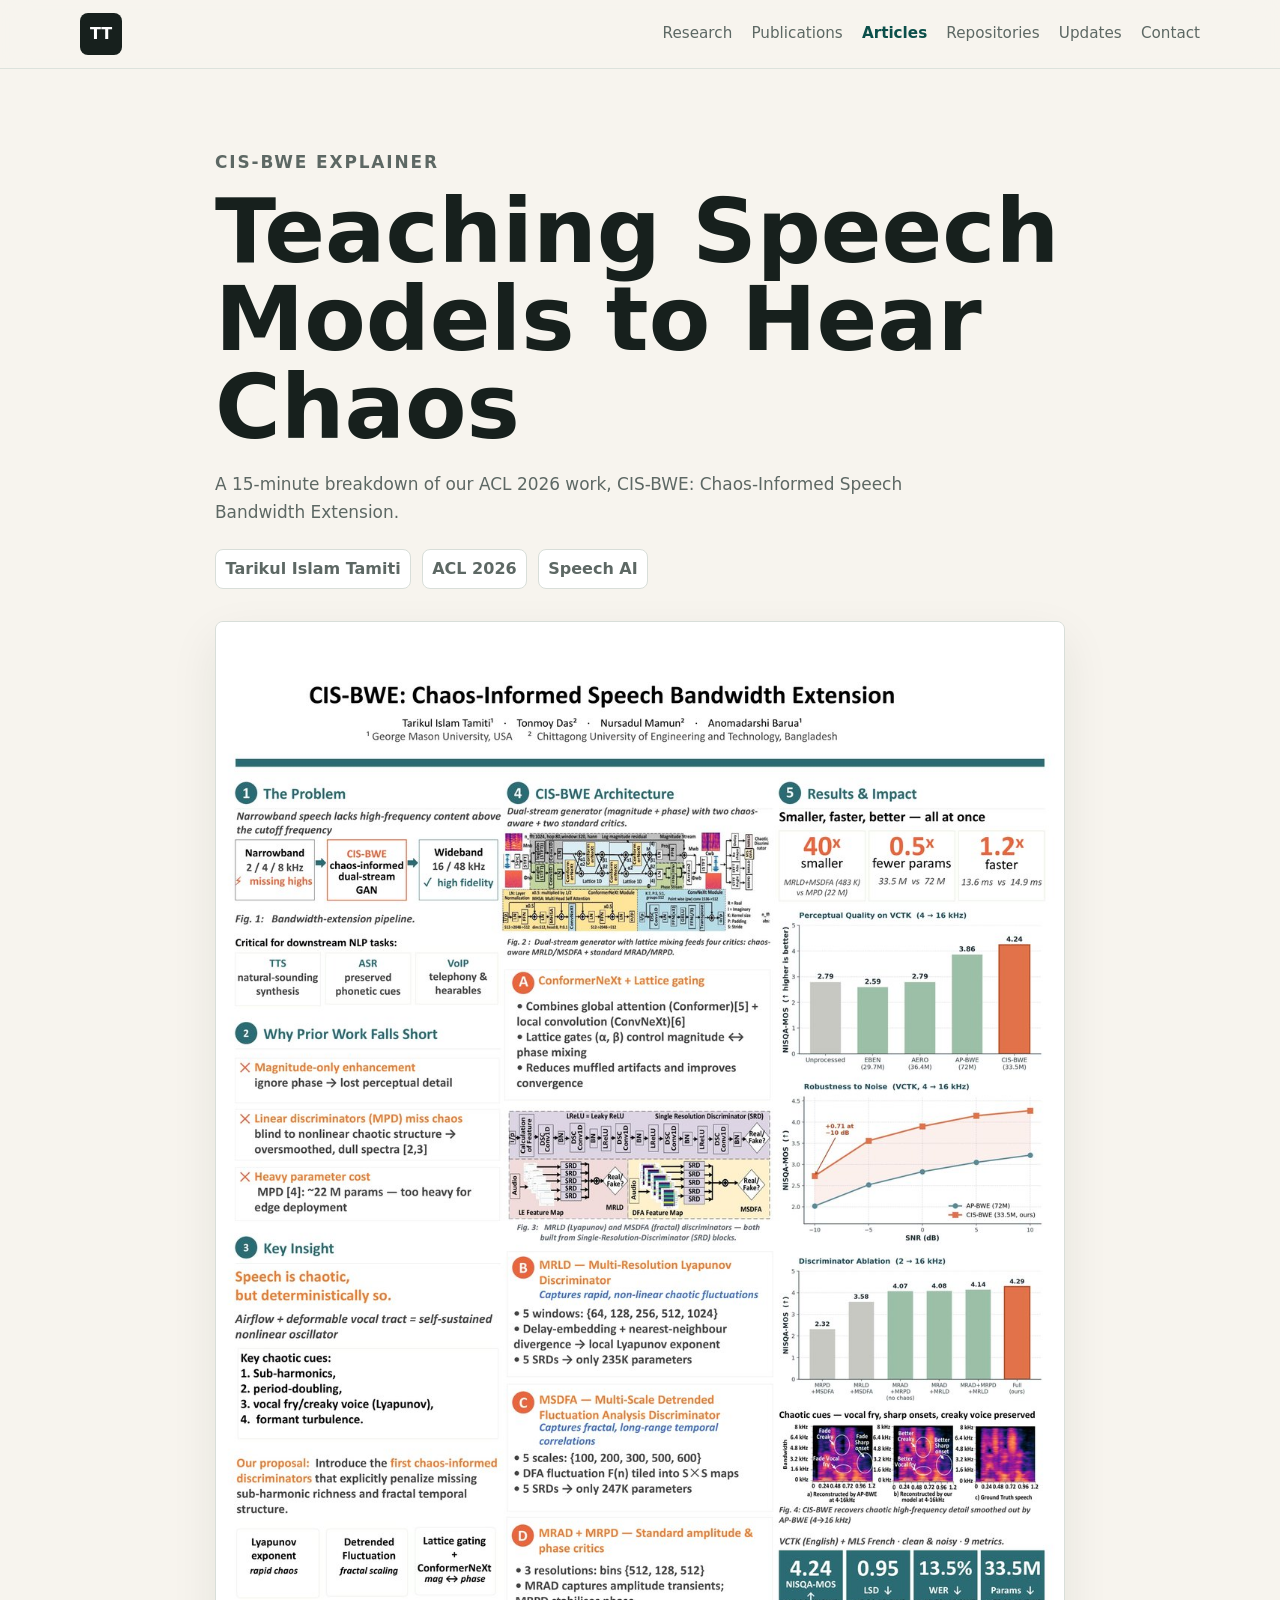
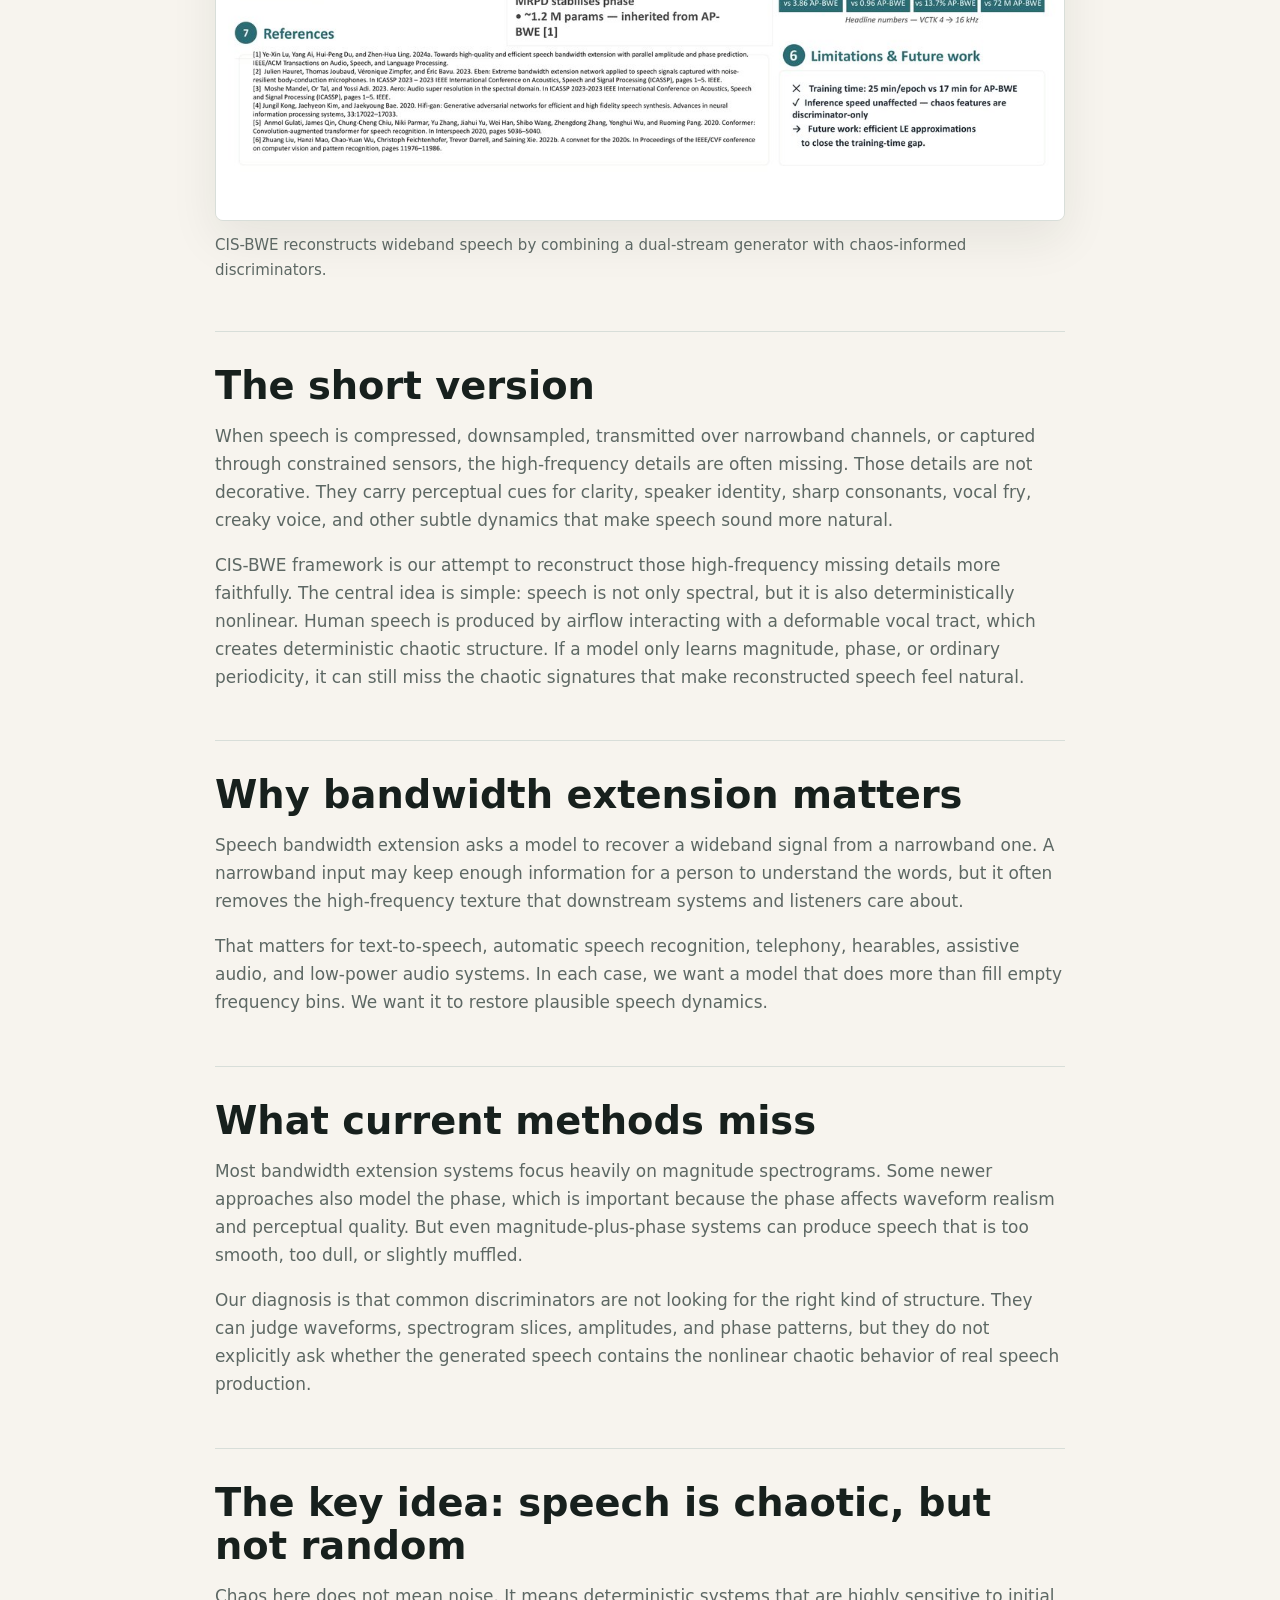
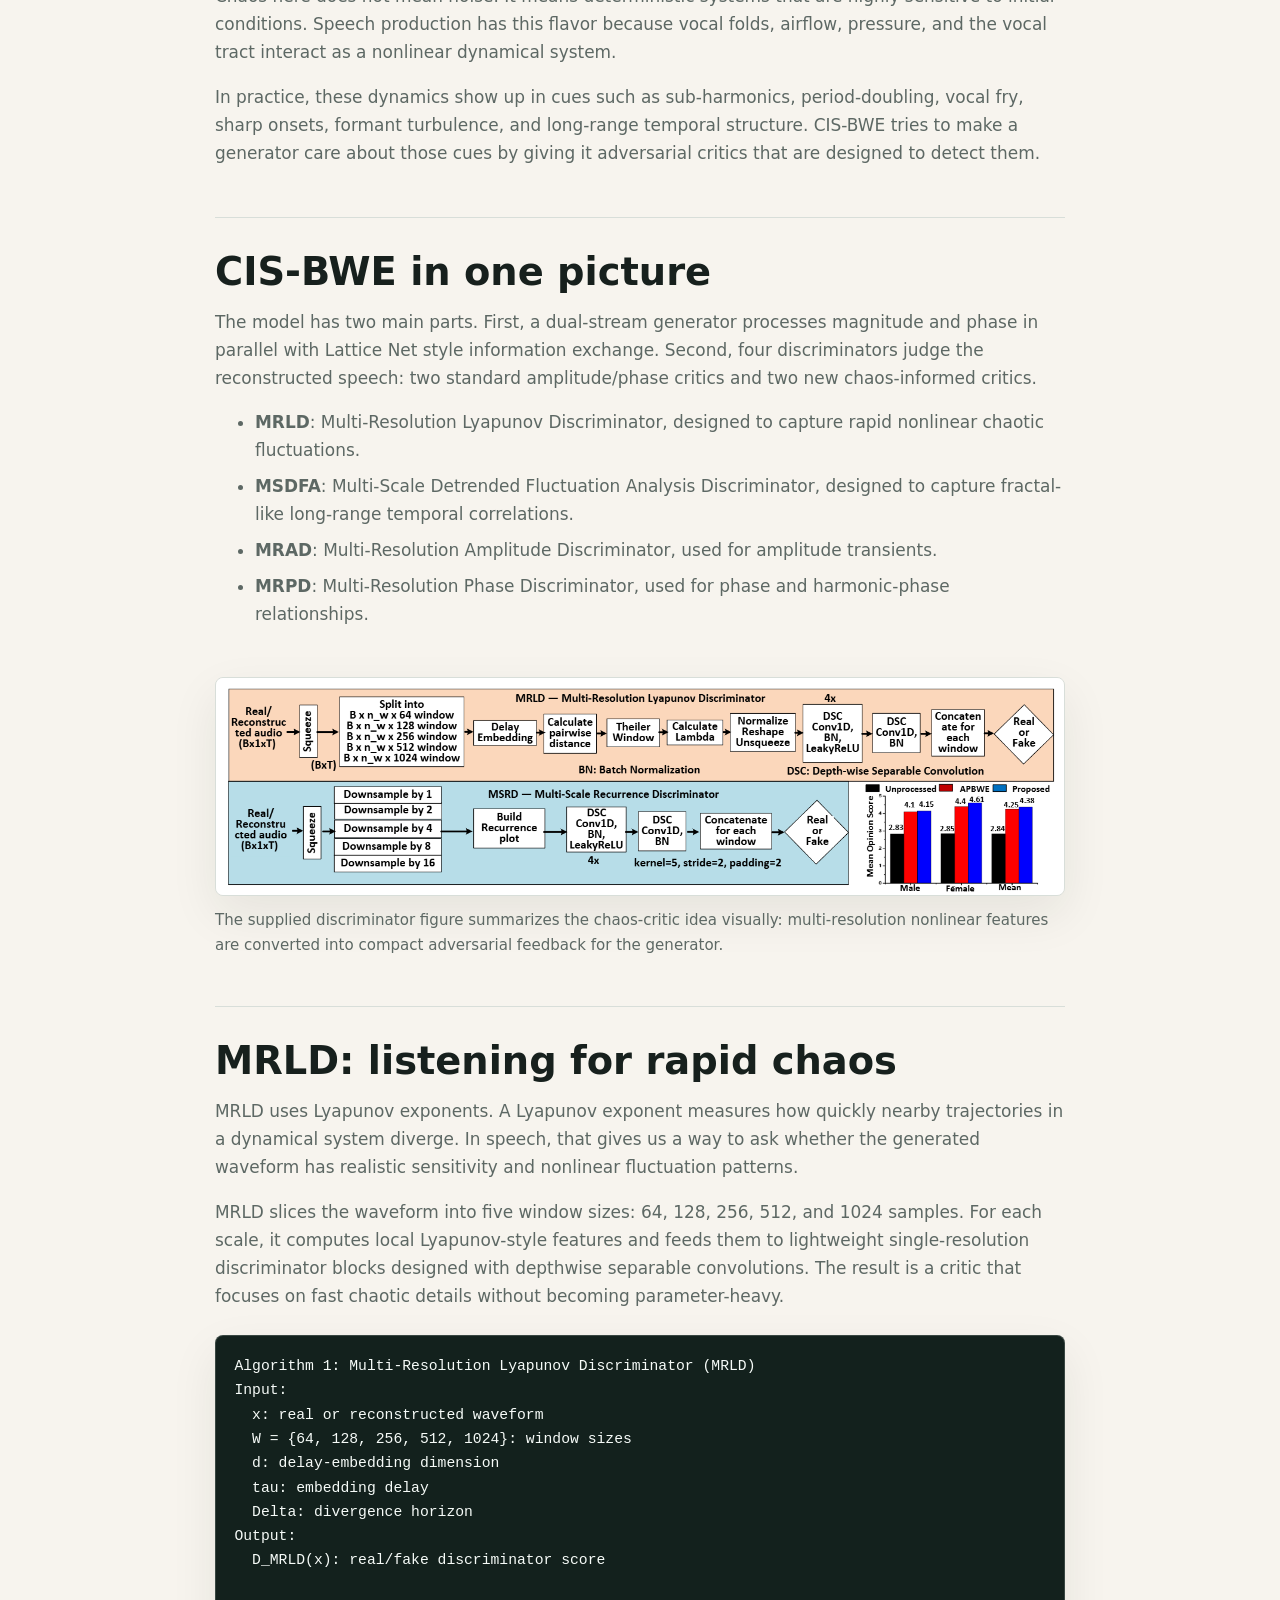
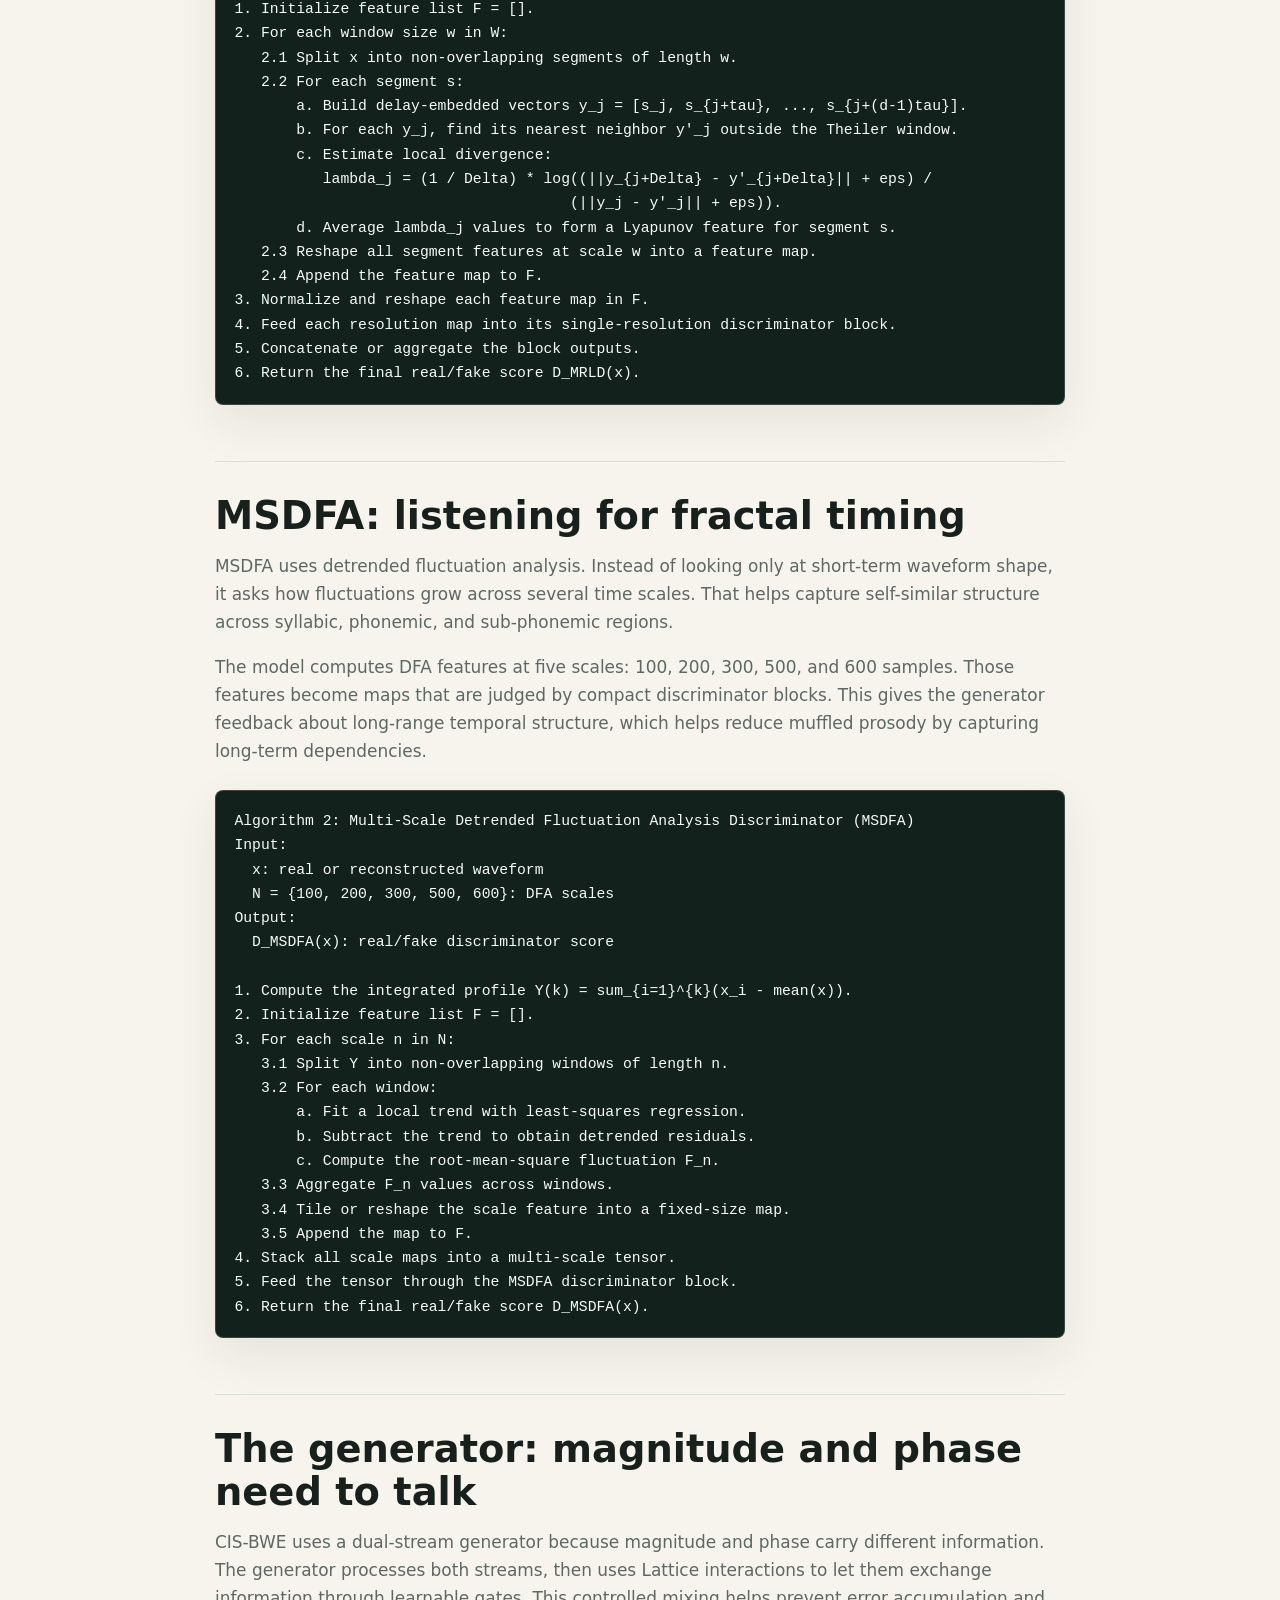
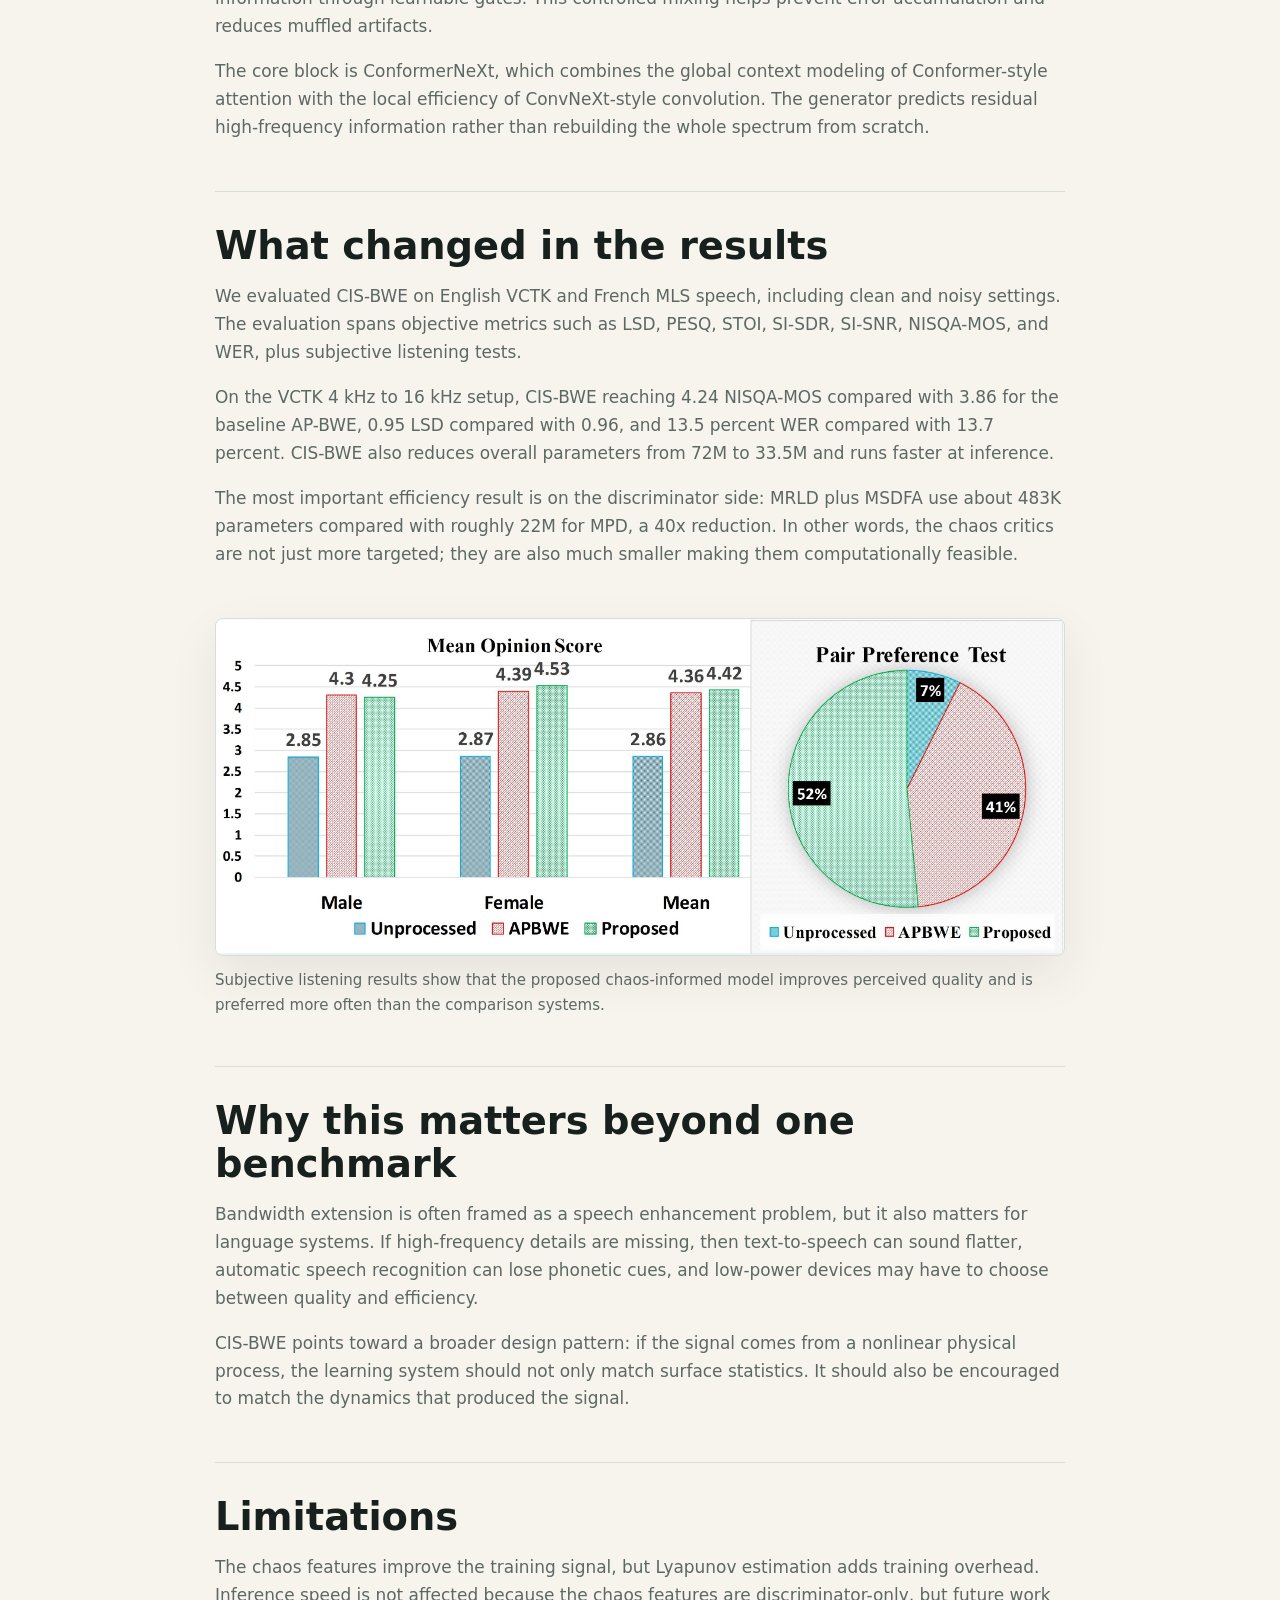
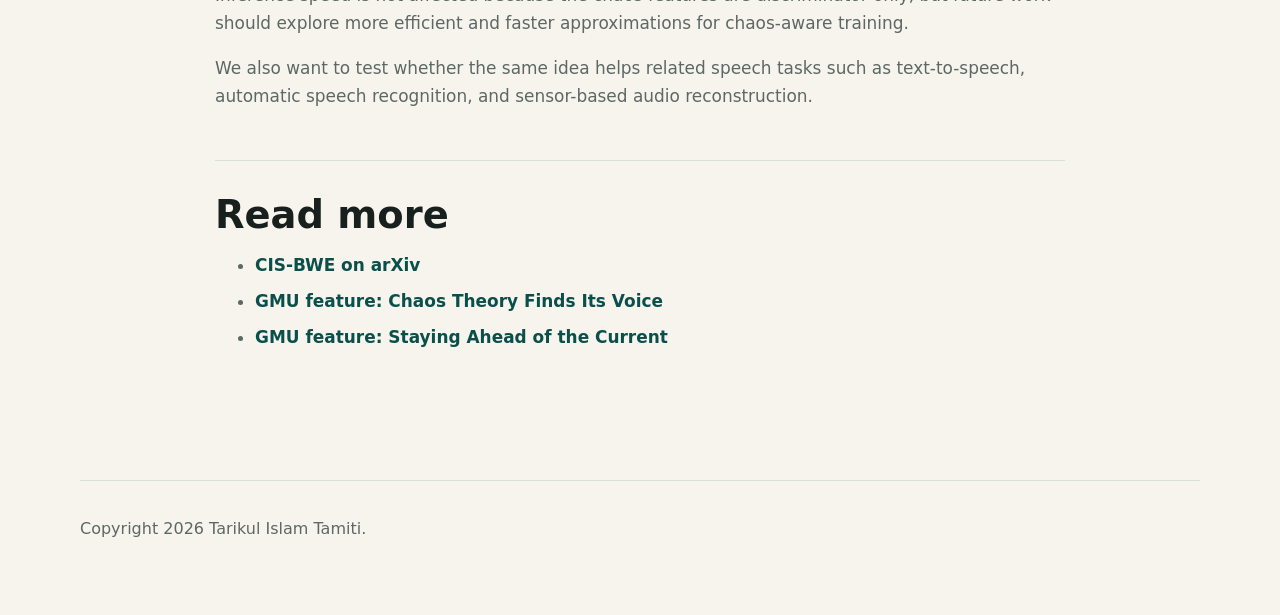
==== commit 328f94a6: "Enhance research explainers with algorithms" ====
--- a/cis-bwe-chaos-informed-speech-bandwidth-extension.html
+++ b/cis-bwe-chaos-informed-speech-bandwidth-extension.html
@@ -85,16 +85,72 @@
         </ul>
       </section>
 
+      <figure class="article-figure">
+        <img src="assets/cis-bwe-discriminator-and-mos.png" alt="Chaos-informed discriminator pipeline with MRLD, recurrence discriminator, and MOS summary" />
+        <figcaption>The supplied discriminator figure summarizes the chaos-critic idea visually: multi-resolution nonlinear features are converted into compact adversarial feedback for the generator.</figcaption>
+      </figure>
+
       <section>
         <h2>MRLD: listening for rapid chaos</h2>
         <p>MRLD uses Lyapunov exponents. A Lyapunov exponent measures how quickly nearby trajectories in a dynamical system diverge. In speech, that gives us a way to ask whether the generated waveform has realistic sensitivity and nonlinear fluctuation patterns.</p>
         <p>MRLD slices the waveform into five window sizes: 64, 128, 256, 512, and 1024 samples. For each scale, it computes local Lyapunov-style features and feeds them to lightweight single-resolution discriminator blocks designed with depthwise separable convolutions. The result is a critic that focuses on fast chaotic details without becoming parameter-heavy.</p>
+        <div class="algorithm-box" aria-label="MRLD algorithm">
+          <code>Algorithm 1: Multi-Resolution Lyapunov Discriminator (MRLD)
+Input:
+  x: real or reconstructed waveform
+  W = {64, 128, 256, 512, 1024}: window sizes
+  d: delay-embedding dimension
+  tau: embedding delay
+  Delta: divergence horizon
+Output:
+  D_MRLD(x): real/fake discriminator score
+
+1. Initialize feature list F = [].
+2. For each window size w in W:
+   2.1 Split x into non-overlapping segments of length w.
+   2.2 For each segment s:
+       a. Build delay-embedded vectors y_j = [s_j, s_{j+tau}, ..., s_{j+(d-1)tau}].
+       b. For each y_j, find its nearest neighbor y'_j outside the Theiler window.
+       c. Estimate local divergence:
+          lambda_j = (1 / Delta) * log((||y_{j+Delta} - y'_{j+Delta}|| + eps) /
+                                      (||y_j - y'_j|| + eps)).
+       d. Average lambda_j values to form a Lyapunov feature for segment s.
+   2.3 Reshape all segment features at scale w into a feature map.
+   2.4 Append the feature map to F.
+3. Normalize and reshape each feature map in F.
+4. Feed each resolution map into its single-resolution discriminator block.
+5. Concatenate or aggregate the block outputs.
+6. Return the final real/fake score D_MRLD(x).</code>
+        </div>
       </section>
 
       <section>
         <h2>MSDFA: listening for fractal timing</h2>
         <p>MSDFA uses detrended fluctuation analysis. Instead of looking only at short-term waveform shape, it asks how fluctuations grow across several time scales. That helps capture self-similar structure across syllabic, phonemic, and sub-phonemic regions.</p>
         <p>The model computes DFA features at five scales: 100, 200, 300, 500, and 600 samples. Those features become maps that are judged by compact discriminator blocks. This gives the generator feedback about long-range temporal structure, which helps reduce muffled prosody by capturing long-term dependencies.</p>
+        <div class="algorithm-box" aria-label="MSDFA algorithm">
+          <code>Algorithm 2: Multi-Scale Detrended Fluctuation Analysis Discriminator (MSDFA)
+Input:
+  x: real or reconstructed waveform
+  N = {100, 200, 300, 500, 600}: DFA scales
+Output:
+  D_MSDFA(x): real/fake discriminator score
+
+1. Compute the integrated profile Y(k) = sum_{i=1}^{k}(x_i - mean(x)).
+2. Initialize feature list F = [].
+3. For each scale n in N:
+   3.1 Split Y into non-overlapping windows of length n.
+   3.2 For each window:
+       a. Fit a local trend with least-squares regression.
+       b. Subtract the trend to obtain detrended residuals.
+       c. Compute the root-mean-square fluctuation F_n.
+   3.3 Aggregate F_n values across windows.
+   3.4 Tile or reshape the scale feature into a fixed-size map.
+   3.5 Append the map to F.
+4. Stack all scale maps into a multi-scale tensor.
+5. Feed the tensor through the MSDFA discriminator block.
+6. Return the final real/fake score D_MSDFA(x).</code>
+        </div>
       </section>
 
       <section>
@@ -109,6 +165,11 @@
         <p>On the VCTK 4 kHz to 16 kHz setup, CIS-BWE reaching 4.24 NISQA-MOS compared with 3.86 for the baseline AP-BWE, 0.95 LSD compared with 0.96, and 13.5 percent WER compared with 13.7 percent. CIS-BWE also reduces overall parameters from 72M to 33.5M and runs faster at inference.</p>
         <p>The most important efficiency result is on the discriminator side: MRLD plus MSDFA use about 483K parameters compared with roughly 22M for MPD, a 40x reduction. In other words, the chaos critics are not just more targeted; they are also much smaller making them computationally feasible.</p>
       </section>
+
+      <figure class="article-figure">
+        <img src="assets/cis-bwe-subjective-results.png" alt="CIS-BWE mean opinion score and pair preference test results" />
+        <figcaption>Subjective listening results show that the proposed chaos-informed model improves perceived quality and is preferred more often than the comparison systems.</figcaption>
+      </figure>
 
       <section>
         <h2>Why this matters beyond one benchmark</h2>
--- a/style.css
+++ b/style.css
@@ -167,6 +167,26 @@
   font-size: 0.94rem;
 }
 
+.algorithm-box {
+  margin: 1.5rem 0;
+  padding: 1.15rem;
+  border: 1px solid rgba(226, 241, 233, 0.18);
+  border-radius: 8px;
+  background: #13211d;
+  color: #f6fbf8;
+  box-shadow: var(--shadow);
+  overflow-x: auto;
+}
+
+.algorithm-box code {
+  display: block;
+  color: #f6fbf8;
+  font-family: Consolas, "Liberation Mono", "Courier New", monospace;
+  font-size: 0.92rem;
+  line-height: 1.65;
+  white-space: pre;
+}
+
 .longform section {
   padding: 2rem 0;
   border-top: 1px solid var(--rule);
@@ -470,6 +490,12 @@
 .status-card a {
   color: var(--accent-dark);
   font-weight: 800;
+}
+
+.article-links {
+  display: flex;
+  flex-wrap: wrap;
+  gap: 0.85rem;
 }
 
 .publication a {
